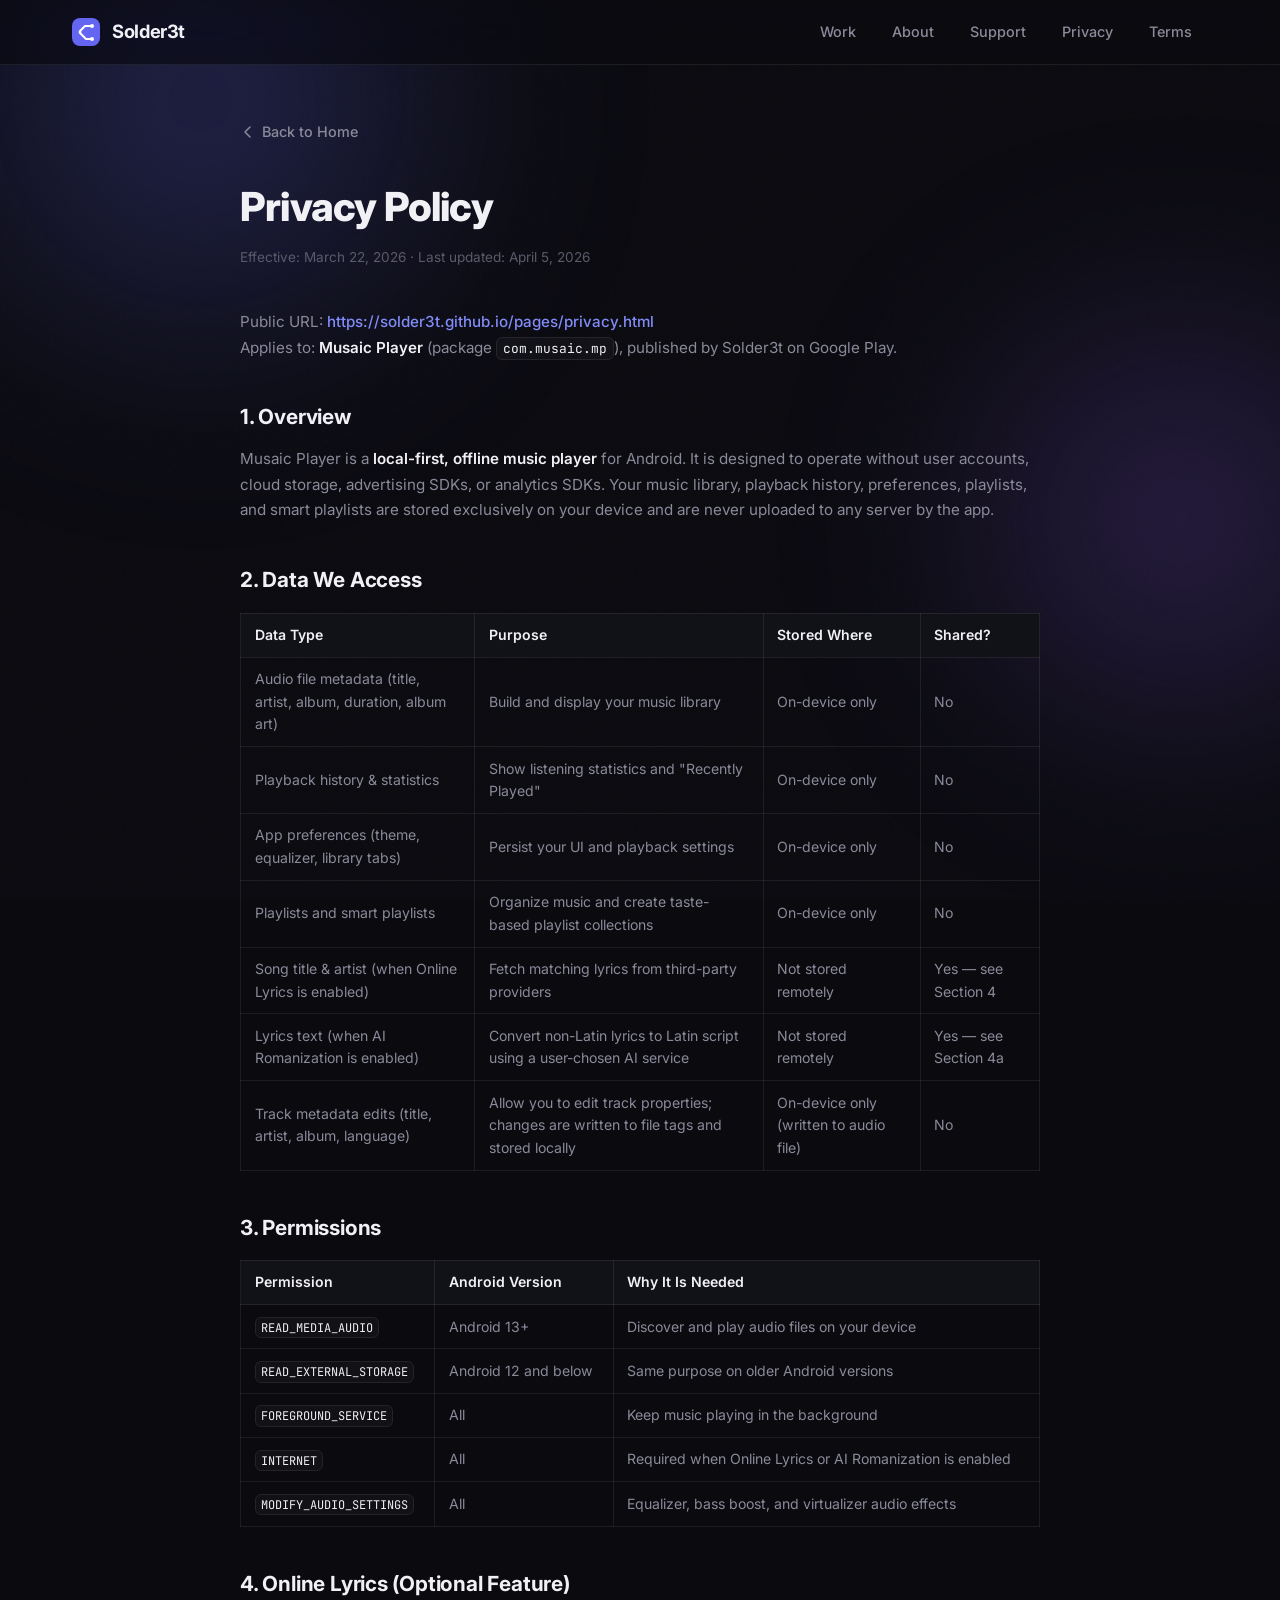
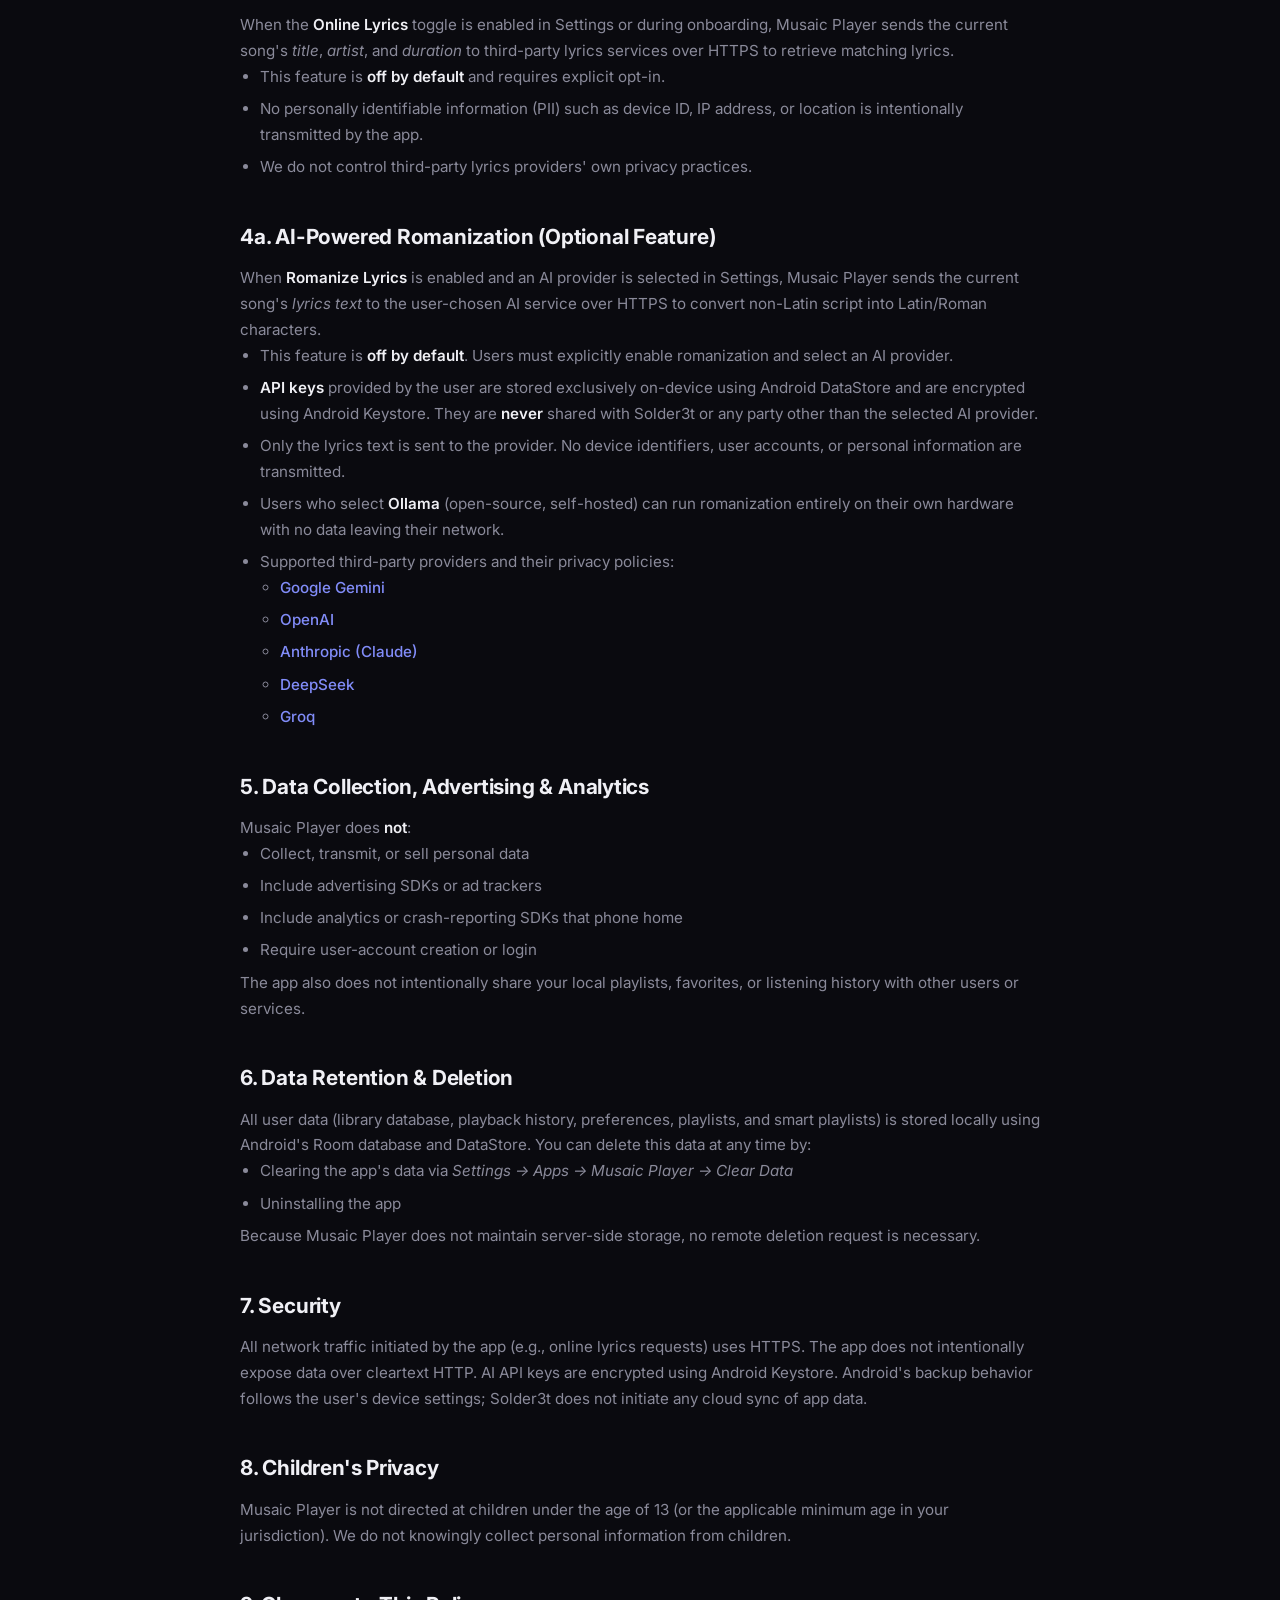
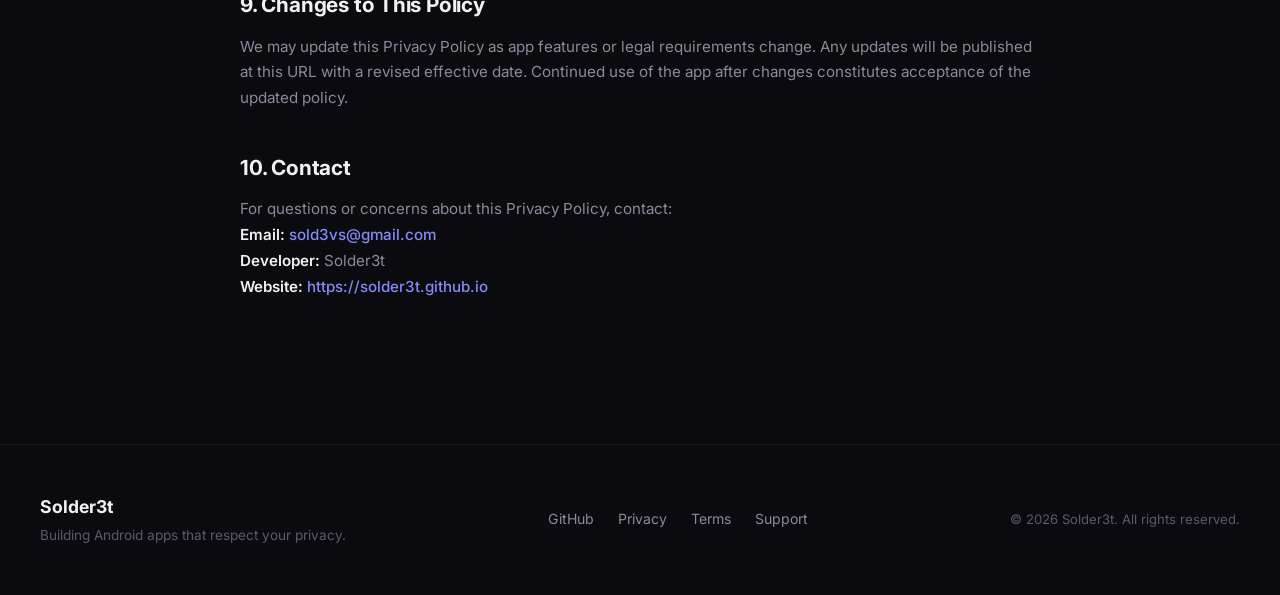
==== pages/privacy.html @ 3e39c2bf "design: update logo across all pages with the Circuit Connection design" ====
<!DOCTYPE html>
<html lang="en">
<head>
  <meta charset="UTF-8">
  <meta name="viewport" content="width=device-width, initial-scale=1.0">
  <meta name="description" content="Privacy Policy for Musaic Player — a local-first Android music player by Solder3t.">
  <meta name="theme-color" content="#0a0a0f">
  <title>Privacy Policy — Musaic Player | Solder3t</title>
  <link rel="preconnect" href="https://fonts.googleapis.com">
  <link rel="preconnect" href="https://fonts.gstatic.com" crossorigin>
  <link href="https://fonts.googleapis.com/css2?family=Inter:wght@400;500;600;700;800&family=JetBrains+Mono:wght@400;500&display=swap" rel="stylesheet">
  <link rel="stylesheet" href="../style.css">
  <style>
    .page-content {
      max-width: 800px;
      margin: 0 auto;
      padding: 120px 0 80px;
    }
    .page-back {
      display: inline-flex;
      align-items: center;
      gap: 0.4rem;
      color: var(--text-muted);
      text-decoration: none;
      font-size: 0.9rem;
      font-weight: 500;
      margin-bottom: 2rem;
      transition: color 0.2s ease;
    }
    .page-back:hover { color: var(--text); }
    .page-title {
      font-size: clamp(1.8rem, 4vw, 2.5rem);
      font-weight: 800;
      letter-spacing: -0.02em;
      margin-bottom: 0.5rem;
    }
    .page-meta {
      color: var(--text-dim);
      font-size: 0.85rem;
      margin-bottom: 2.5rem;
    }
    .page-body h2 {
      font-size: 1.3rem;
      font-weight: 700;
      margin-top: 2.5rem;
      margin-bottom: 0.75rem;
      letter-spacing: -0.01em;
    }
    .page-body p, .page-body li {
      color: var(--text-muted);
      line-height: 1.7;
      font-size: 0.95rem;
    }
    .page-body ul {
      padding-left: 1.25rem;
    }
    .page-body li {
      margin-bottom: 0.4rem;
    }
    .page-body a {
      color: var(--accent-light);
      text-decoration: none;
      font-weight: 500;
      transition: color 0.2s ease;
    }
    .page-body a:hover { color: var(--accent); }
    .page-body code {
      background: var(--bg-card);
      border: 1px solid var(--border);
      padding: 0.15em 0.45em;
      border-radius: 6px;
      font-family: var(--font-mono);
      font-size: 0.85em;
      color: var(--text);
    }
    .page-body table {
      width: 100%;
      border-collapse: collapse;
      margin: 1rem 0;
      font-size: 0.88rem;
    }
    .page-body th, .page-body td {
      text-align: left;
      padding: 0.65rem 0.85rem;
      border: 1px solid var(--border);
      color: var(--text-muted);
    }
    .page-body th {
      background: var(--bg-elevated);
      color: var(--text);
      font-weight: 600;
    }
    .page-body strong { color: var(--text); font-weight: 600; }
    @media (max-width: 600px) {
      .page-content { padding: 100px 0 60px; }
      .page-body table { font-size: 0.8rem; }
    }
  </style>
</head>
<body>
  <div class="mesh-bg" aria-hidden="true">
    <div class="mesh-orb mesh-orb--1"></div>
    <div class="mesh-orb mesh-orb--2"></div>
  </div>
  <div class="grain" aria-hidden="true"></div>

  <header class="header" id="header">
    <div class="header-inner">
      <a class="logo" href="../index.html" aria-label="Solder3t Home">
        <span class="logo-mark">
          <svg width="28" height="28" viewBox="0 0 28 28" fill="none"><rect width="28" height="28" rx="8" fill="url(#logoGrad)"/><path d="M 20 8 H 13 L 8 13 V 15 L 14 21 H 20" stroke="white" stroke-width="2" stroke-linecap="round" stroke-linejoin="round"/><circle cx="20" cy="8" r="2" fill="white"/><circle cx="8" cy="14" r="1.5" fill="white"/><circle cx="20" cy="21" r="2" fill="white"/><defs><linearGradient id="logoGrad" x1="0" y1="0" x2="28" y2="28"><stop stop-color="#6366f1"/><stop offset="1" stop-color="#8b5cf6"/></linearGradient></defs></svg>
        </span>
        <span class="logo-text">Solder3t</span>
      </a>
      <nav class="nav" aria-label="Primary">
        <a href="../index.html#work" class="nav-link">Work</a>
        <a href="../index.html#about" class="nav-link">About</a>
        <a href="support.html" class="nav-link">Support</a>
        <a href="privacy.html" class="nav-link">Privacy</a>
        <a href="terms.html" class="nav-link">Terms</a>
      </nav>
    </div>
  </header>

  <main class="page-content">
    <a class="page-back" href="../index.html">
      <svg width="16" height="16" viewBox="0 0 16 16" fill="none"><path d="M10 3L5 8l5 5" stroke="currentColor" stroke-width="1.5" stroke-linecap="round" stroke-linejoin="round"/></svg>
      Back to Home
    </a>
    <h1 class="page-title">Privacy Policy</h1>
    <p class="page-meta">Effective: March 22, 2026 · Last updated: April 5, 2026</p>

    <div class="page-body">
      <p>Public URL: <a href="https://solder3t.github.io/pages/privacy.html">https://solder3t.github.io/pages/privacy.html</a></p>
      <p>Applies to: <strong>Musaic Player</strong> (package <code>com.musaic.mp</code>), published by Solder3t on Google Play.</p>

      <h2>1. Overview</h2>
      <p>Musaic Player is a <strong>local-first, offline music player</strong> for Android. It is designed to operate without user accounts, cloud storage, advertising SDKs, or analytics SDKs. Your music library, playback history, preferences, playlists, and smart playlists are stored exclusively on your device and are never uploaded to any server by the app.</p>

      <h2>2. Data We Access</h2>
      <table>
        <thead><tr><th>Data Type</th><th>Purpose</th><th>Stored Where</th><th>Shared?</th></tr></thead>
        <tbody>
          <tr><td>Audio file metadata (title, artist, album, duration, album art)</td><td>Build and display your music library</td><td>On-device only</td><td>No</td></tr>
          <tr><td>Playback history & statistics</td><td>Show listening statistics and "Recently Played"</td><td>On-device only</td><td>No</td></tr>
          <tr><td>App preferences (theme, equalizer, library tabs)</td><td>Persist your UI and playback settings</td><td>On-device only</td><td>No</td></tr>
          <tr><td>Playlists and smart playlists</td><td>Organize music and create taste-based playlist collections</td><td>On-device only</td><td>No</td></tr>
          <tr><td>Song title & artist (when Online Lyrics is enabled)</td><td>Fetch matching lyrics from third-party providers</td><td>Not stored remotely</td><td>Yes — see Section 4</td></tr>
          <tr><td>Lyrics text (when AI Romanization is enabled)</td><td>Convert non-Latin lyrics to Latin script using a user-chosen AI service</td><td>Not stored remotely</td><td>Yes — see Section 4a</td></tr>
          <tr><td>Track metadata edits (title, artist, album, language)</td><td>Allow you to edit track properties; changes are written to file tags and stored locally</td><td>On-device only (written to audio file)</td><td>No</td></tr>
        </tbody>
      </table>

      <h2>3. Permissions</h2>
      <table>
        <thead><tr><th>Permission</th><th>Android Version</th><th>Why It Is Needed</th></tr></thead>
        <tbody>
          <tr><td><code>READ_MEDIA_AUDIO</code></td><td>Android 13+</td><td>Discover and play audio files on your device</td></tr>
          <tr><td><code>READ_EXTERNAL_STORAGE</code></td><td>Android 12 and below</td><td>Same purpose on older Android versions</td></tr>
          <tr><td><code>FOREGROUND_SERVICE</code></td><td>All</td><td>Keep music playing in the background</td></tr>
          <tr><td><code>INTERNET</code></td><td>All</td><td>Required when Online Lyrics or AI Romanization is enabled</td></tr>
          <tr><td><code>MODIFY_AUDIO_SETTINGS</code></td><td>All</td><td>Equalizer, bass boost, and virtualizer audio effects</td></tr>
        </tbody>
      </table>

      <h2 id="online-lyrics">4. Online Lyrics (Optional Feature)</h2>
      <p>When the <strong>Online Lyrics</strong> toggle is enabled in Settings or during onboarding, Musaic Player sends the current song's <em>title</em>, <em>artist</em>, and <em>duration</em> to third-party lyrics services over HTTPS to retrieve matching lyrics.</p>
      <ul>
        <li>This feature is <strong>off by default</strong> and requires explicit opt-in.</li>
        <li>No personally identifiable information (PII) such as device ID, IP address, or location is intentionally transmitted by the app.</li>
        <li>We do not control third-party lyrics providers' own privacy practices.</li>
      </ul>

      <h2 id="ai-romanization">4a. AI-Powered Romanization (Optional Feature)</h2>
      <p>When <strong>Romanize Lyrics</strong> is enabled and an AI provider is selected in Settings, Musaic Player sends the current song's <em>lyrics text</em> to the user-chosen AI service over HTTPS to convert non-Latin script into Latin/Roman characters.</p>
      <ul>
        <li>This feature is <strong>off by default</strong>. Users must explicitly enable romanization and select an AI provider.</li>
        <li><strong>API keys</strong> provided by the user are stored exclusively on-device using Android DataStore and are encrypted using Android Keystore. They are <strong>never</strong> shared with Solder3t or any party other than the selected AI provider.</li>
        <li>Only the lyrics text is sent to the provider. No device identifiers, user accounts, or personal information are transmitted.</li>
        <li>Users who select <strong>Ollama</strong> (open-source, self-hosted) can run romanization entirely on their own hardware with no data leaving their network.</li>
        <li>Supported third-party providers and their privacy policies:
          <ul>
            <li><a href="https://policies.google.com/privacy" target="_blank">Google Gemini</a></li>
            <li><a href="https://openai.com/policies/privacy-policy" target="_blank">OpenAI</a></li>
            <li><a href="https://www.anthropic.com/privacy" target="_blank">Anthropic (Claude)</a></li>
            <li><a href="https://www.deepseek.com/privacy" target="_blank">DeepSeek</a></li>
            <li><a href="https://groq.com/privacy-policy/" target="_blank">Groq</a></li>
          </ul>
        </li>
      </ul>

      <h2>5. Data Collection, Advertising & Analytics</h2>
      <p>Musaic Player does <strong>not</strong>:</p>
      <ul>
        <li>Collect, transmit, or sell personal data</li>
        <li>Include advertising SDKs or ad trackers</li>
        <li>Include analytics or crash-reporting SDKs that phone home</li>
        <li>Require user-account creation or login</li>
      </ul>
      <p>The app also does not intentionally share your local playlists, favorites, or listening history with other users or services.</p>

      <h2>6. Data Retention & Deletion</h2>
      <p>All user data (library database, playback history, preferences, playlists, and smart playlists) is stored locally using Android's Room database and DataStore. You can delete this data at any time by:</p>
      <ul>
        <li>Clearing the app's data via <em>Settings → Apps → Musaic Player → Clear Data</em></li>
        <li>Uninstalling the app</li>
      </ul>
      <p>Because Musaic Player does not maintain server-side storage, no remote deletion request is necessary.</p>

      <h2>7. Security</h2>
      <p>All network traffic initiated by the app (e.g., online lyrics requests) uses HTTPS. The app does not intentionally expose data over cleartext HTTP. AI API keys are encrypted using Android Keystore. Android's backup behavior follows the user's device settings; Solder3t does not initiate any cloud sync of app data.</p>

      <h2>8. Children's Privacy</h2>
      <p>Musaic Player is not directed at children under the age of 13 (or the applicable minimum age in your jurisdiction). We do not knowingly collect personal information from children.</p>

      <h2>9. Changes to This Policy</h2>
      <p>We may update this Privacy Policy as app features or legal requirements change. Any updates will be published at this URL with a revised effective date. Continued use of the app after changes constitutes acceptance of the updated policy.</p>

      <h2>10. Contact</h2>
      <p>For questions or concerns about this Privacy Policy, contact:<br>
        <strong>Email:</strong> <a href="mailto:sold3vs@gmail.com">sold3vs@gmail.com</a><br>
        <strong>Developer:</strong> Solder3t<br>
        <strong>Website:</strong> <a href="https://solder3t.github.io">https://solder3t.github.io</a>
      </p>
    </div>
  </main>

  <footer class="footer">
    <div class="footer-inner">
      <div class="footer-brand">
        <span class="footer-logo">Solder3t</span>
        <p class="footer-tagline">Building Android apps that respect your privacy.</p>
      </div>
      <div class="footer-links">
        <a href="https://github.com/solder3t" target="_blank" rel="noreferrer">GitHub</a>
        <a href="privacy.html">Privacy</a>
        <a href="terms.html">Terms</a>
        <a href="support.html">Support</a>
      </div>
      <p class="footer-copy">&copy; <span id="year"></span> Solder3t. All rights reserved.</p>
    </div>
  </footer>
  <script src="../script.js"></script>
</body>
</html>
---- style.css ----
/* ═══════════════════════════════════════
   Solder3t — Modern Portfolio Styles
   ═══════════════════════════════════════ */

:root {
  --bg: #0a0a0f;
  --bg-elevated: #111118;
  --bg-card: rgba(255, 255, 255, 0.03);
  --bg-card-hover: rgba(255, 255, 255, 0.06);
  --border: rgba(255, 255, 255, 0.08);
  --border-hover: rgba(255, 255, 255, 0.15);
  --text: #f0f0f5;
  --text-muted: #8a8a9a;
  --text-dim: #5a5a6a;
  --accent: #6366f1;
  --accent-light: #818cf8;
  --accent-glow: rgba(99, 102, 241, 0.3);
  --gradient-1: #6366f1;
  --gradient-2: #8b5cf6;
  --gradient-3: #a78bfa;
  --radius-sm: 8px;
  --radius-md: 14px;
  --radius-lg: 20px;
  --radius-xl: 28px;
  --font-sans: "Inter", -apple-system, BlinkMacSystemFont, sans-serif;
  --font-mono: "JetBrains Mono", monospace;
  --ease-out-expo: cubic-bezier(0.16, 1, 0.3, 1);
  --ease-spring: cubic-bezier(0.34, 1.56, 0.64, 1);
}

*, *::before, *::after {
  box-sizing: border-box;
  margin: 0;
  padding: 0;
}

html {
  scroll-behavior: smooth;
  -webkit-font-smoothing: antialiased;
  -moz-osx-font-smoothing: grayscale;
}

body {
  font-family: var(--font-sans);
  color: var(--text);
  background: var(--bg);
  line-height: 1.6;
  overflow-x: hidden;
  min-height: 100vh;
}

/* ── Mesh Gradient Background ── */
.mesh-bg {
  position: fixed;
  inset: 0;
  z-index: -2;
  overflow: hidden;
}

.mesh-orb {
  position: absolute;
  border-radius: 50%;
  filter: blur(120px);
  opacity: 0.4;
  animation: orbFloat 20s ease-in-out infinite;
}

.mesh-orb--1 {
  width: 600px;
  height: 600px;
  background: radial-gradient(circle, var(--gradient-1), transparent 70%);
  top: -200px;
  left: -100px;
  animation-delay: 0s;
}

.mesh-orb--2 {
  width: 500px;
  height: 500px;
  background: radial-gradient(circle, var(--gradient-2), transparent 70%);
  top: 30%;
  right: -150px;
  animation-delay: -5s;
  animation-duration: 25s;
}

.mesh-orb--3 {
  width: 400px;
  height: 400px;
  background: radial-gradient(circle, var(--gradient-3), transparent 70%);
  bottom: -100px;
  left: 30%;
  animation-delay: -10s;
  animation-duration: 22s;
}

.mesh-orb--4 {
  width: 350px;
  height: 350px;
  background: radial-gradient(circle, #06b6d4, transparent 70%);
  top: 60%;
  left: -100px;
  animation-delay: -15s;
  animation-duration: 28s;
  opacity: 0.2;
}

@keyframes orbFloat {
  0%, 100% { transform: translate(0, 0) scale(1); }
  25% { transform: translate(80px, -60px) scale(1.1); }
  50% { transform: translate(-40px, 80px) scale(0.9); }
  75% { transform: translate(60px, 40px) scale(1.05); }
}

/* ── Grain Overlay ── */
.grain {
  position: fixed;
  inset: 0;
  z-index: -1;
  opacity: 0.03;
  pointer-events: none;
  background-image: url("data:image/svg+xml,%3Csvg viewBox='0 0 256 256' xmlns='http://www.w3.org/2000/svg'%3E%3Cfilter id='noise'%3E%3CfeTurbulence type='fractalNoise' baseFrequency='0.9' numOctaves='4' stitchTiles='stitch'/%3E%3C/filter%3E%3Crect width='100%25' height='100%25' filter='url(%23noise)'/%3E%3C/svg%3E");
  background-repeat: repeat;
  background-size: 256px 256px;
}

/* ── Cursor Glow ── */
.cursor-glow {
  position: fixed;
  width: 600px;
  height: 600px;
  border-radius: 50%;
  background: radial-gradient(circle, var(--accent-glow), transparent 70%);
  pointer-events: none;
  z-index: -1;
  opacity: 0;
  transform: translate(-50%, -50%);
  transition: opacity 0.4s ease;
  mix-blend-mode: screen;
}

.cursor-glow.active {
  opacity: 1;
}

/* ── Header ── */
.header {
  position: fixed;
  top: 0;
  left: 0;
  right: 0;
  z-index: 100;
  backdrop-filter: blur(20px) saturate(180%);
  -webkit-backdrop-filter: blur(20px) saturate(180%);
  background: rgba(10, 10, 15, 0.7);
  border-bottom: 1px solid var(--border);
  transition: transform 0.4s var(--ease-out-expo), background 0.3s ease;
}

.header.hidden {
  transform: translateY(-100%);
}

.header-inner {
  max-width: 1200px;
  margin: 0 auto;
  padding: 0 2rem;
  height: 64px;
  display: flex;
  align-items: center;
  justify-content: space-between;
}

.logo {
  display: flex;
  align-items: center;
  gap: 0.75rem;
  text-decoration: none;
  color: var(--text);
}

.logo-mark {
  display: flex;
  align-items: center;
  justify-content: center;
}

.logo-text {
  font-weight: 700;
  font-size: 1.15rem;
  letter-spacing: -0.02em;
}

.nav {
  display: flex;
  align-items: center;
  gap: 0.25rem;
}

.nav-link {
  text-decoration: none;
  color: var(--text-muted);
  font-size: 0.9rem;
  font-weight: 500;
  padding: 0.5rem 1rem;
  border-radius: 999px;
  transition: color 0.2s ease, background 0.2s ease;
}

.nav-link:hover {
  color: var(--text);
  background: rgba(255, 255, 255, 0.06);
}

/* Mobile nav toggle */
.nav-toggle {
  display: none;
  flex-direction: column;
  gap: 5px;
  background: none;
  border: none;
  cursor: pointer;
  padding: 8px;
}

.nav-toggle-line {
  width: 22px;
  height: 2px;
  background: var(--text);
  border-radius: 2px;
  transition: transform 0.3s var(--ease-out-expo), opacity 0.2s ease;
}

.nav-toggle[aria-expanded="true"] .nav-toggle-line:nth-child(1) {
  transform: translateY(7px) rotate(45deg);
}

.nav-toggle[aria-expanded="true"] .nav-toggle-line:nth-child(2) {
  opacity: 0;
}

.nav-toggle[aria-expanded="true"] .nav-toggle-line:nth-child(3) {
  transform: translateY(-7px) rotate(-45deg);
}

/* Mobile menu */
.mobile-menu {
  display: none;
  position: fixed;
  top: 64px;
  left: 0;
  right: 0;
  bottom: 0;
  background: rgba(10, 10, 15, 0.95);
  backdrop-filter: blur(20px);
  z-index: 99;
  flex-direction: column;
  padding: 2rem;
  gap: 0.5rem;
  opacity: 0;
  transform: translateY(-20px);
  transition: opacity 0.3s ease, transform 0.3s var(--ease-out-expo);
  pointer-events: none;
}

.mobile-menu.open {
  display: flex;
  opacity: 1;
  transform: translateY(0);
  pointer-events: all;
}

.mobile-menu-link {
  text-decoration: none;
  color: var(--text);
  font-size: 1.5rem;
  font-weight: 600;
  padding: 1rem 0;
  border-bottom: 1px solid var(--border);
  transition: color 0.2s ease;
}

.mobile-menu-link:hover {
  color: var(--accent-light);
}

/* ── Main Content ── */
main {
  max-width: 1200px;
  margin: 0 auto;
  padding: 0 2rem;
}

/* ── Hero ── */
.hero {
  padding-top: 160px;
  padding-bottom: 100px;
  text-align: center;
}

.hero-badge {
  display: inline-flex;
  align-items: center;
  gap: 0.5rem;
  padding: 0.4rem 1rem;
  border-radius: 999px;
  border: 1px solid var(--border);
  background: var(--bg-card);
  font-size: 0.82rem;
  font-weight: 500;
  color: var(--text-muted);
  margin-bottom: 2rem;
  animation: fadeInUp 0.8s var(--ease-out-expo) both;
}

.hero-badge-dot {
  width: 6px;
  height: 6px;
  border-radius: 50%;
  background: #22c55e;
  animation: pulse 2s ease-in-out infinite;
}

@keyframes pulse {
  0%, 100% { opacity: 1; transform: scale(1); }
  50% { opacity: 0.5; transform: scale(1.3); }
}

.hero-title {
  font-size: clamp(2.5rem, 7vw, 5rem);
  font-weight: 800;
  line-height: 1.05;
  letter-spacing: -0.03em;
  margin-bottom: 1.5rem;
  animation: fadeInUp 0.8s var(--ease-out-expo) 0.1s both;
}

.hero-title-line {
  display: block;
}

.hero-title-line--accent {
  background: linear-gradient(135deg, var(--gradient-1), var(--gradient-2), var(--gradient-3));
  -webkit-background-clip: text;
  -webkit-text-fill-color: transparent;
  background-clip: text;
}

.hero-subtitle {
  max-width: 600px;
  margin: 0 auto 2.5rem;
  font-size: 1.15rem;
  color: var(--text-muted);
  line-height: 1.7;
  animation: fadeInUp 0.8s var(--ease-out-expo) 0.2s both;
}

.hero-ctas {
  display: flex;
  align-items: center;
  justify-content: center;
  gap: 1rem;
  flex-wrap: wrap;
  margin-bottom: 4rem;
  animation: fadeInUp 0.8s var(--ease-out-expo) 0.3s both;
}

/* ── Buttons ── */
.btn {
  display: inline-flex;
  align-items: center;
  gap: 0.5rem;
  padding: 0.8rem 1.5rem;
  border-radius: 999px;
  font-weight: 600;
  font-size: 0.95rem;
  text-decoration: none;
  transition: transform 0.3s var(--ease-spring), box-shadow 0.3s ease, background 0.2s ease;
  cursor: pointer;
  border: none;
}

.btn:hover {
  transform: translateY(-2px);
}

.btn:active {
  transform: translateY(0);
}

.btn--primary {
  background: linear-gradient(135deg, var(--gradient-1), var(--gradient-2));
  color: white;
  box-shadow: 0 8px 32px var(--accent-glow);
}

.btn--primary:hover {
  box-shadow: 0 12px 40px rgba(99, 102, 241, 0.45);
}

.btn--ghost {
  background: var(--bg-card);
  color: var(--text);
  border: 1px solid var(--border);
}

.btn--ghost:hover {
  background: var(--bg-card-hover);
  border-color: var(--border-hover);
}

/* ── Hero Stats ── */
.hero-stats {
  display: flex;
  align-items: center;
  justify-content: center;
  gap: 2rem;
  animation: fadeInUp 0.8s var(--ease-out-expo) 0.4s both;
}

.stat {
  text-align: center;
}

.stat-value {
  display: block;
  font-size: 1.5rem;
  font-weight: 700;
  letter-spacing: -0.02em;
}

.stat-label {
  font-size: 0.82rem;
  color: var(--text-dim);
  margin-top: 0.25rem;
}

.stat-divider {
  width: 1px;
  height: 40px;
  background: var(--border);
}

/* ── Sections ── */
.section {
  padding: 80px 0;
}

.section-header {
  margin-bottom: 3rem;
}

.section-tag {
  font-family: var(--font-mono);
  font-size: 0.78rem;
  letter-spacing: 0.08em;
  text-transform: uppercase;
  color: var(--accent-light);
  font-weight: 500;
}

.section-header h2 {
  font-size: clamp(1.8rem, 4vw, 2.5rem);
  font-weight: 800;
  letter-spacing: -0.02em;
  margin-top: 0.5rem;
}

/* ── App Grid ── */
.app-grid {
  display: grid;
  grid-template-columns: repeat(auto-fit, minmax(320px, 1fr));
  gap: 1.5rem;
}

.app-card {
  background: var(--bg-card);
  border: 1px solid var(--border);
  border-radius: var(--radius-lg);
  padding: 2rem;
  transition: transform 0.4s var(--ease-out-expo), border-color 0.3s ease, box-shadow 0.3s ease;
  position: relative;
  overflow: hidden;
}

.app-card::before {
  content: '';
  position: absolute;
  inset: 0;
  border-radius: var(--radius-lg);
  background: linear-gradient(135deg, var(--accent-glow), transparent 60%);
  opacity: 0;
  transition: opacity 0.4s ease;
  pointer-events: none;
}

.app-card:hover {
  transform: translateY(-4px);
  border-color: var(--border-hover);
  box-shadow: 0 20px 60px rgba(0, 0, 0, 0.3);
}

.app-card:hover::before {
  opacity: 1;
}

.app-card-meta {
  font-family: var(--font-mono);
  font-size: 0.75rem;
  color: var(--accent-light);
  text-transform: uppercase;
  letter-spacing: 0.06em;
  margin-bottom: 0.75rem;
}

.app-card h3 {
  font-size: 1.35rem;
  font-weight: 700;
  margin-bottom: 0.5rem;
}

.app-card p {
  color: var(--text-muted);
  font-size: 0.95rem;
  line-height: 1.6;
  margin-bottom: 1rem;
}

.app-card-package {
  font-family: var(--font-mono);
  font-size: 0.78rem;
  color: var(--text-dim);
  margin-bottom: 1.25rem;
}

.app-card-status {
  display: inline-flex;
  align-items: center;
  gap: 0.4rem;
  padding: 0.3rem 0.8rem;
  border-radius: 999px;
  font-size: 0.78rem;
  font-weight: 500;
  margin-bottom: 1.25rem;
}

.app-card-status--rc {
  background: rgba(234, 179, 8, 0.1);
  color: #eab308;
  border: 1px solid rgba(234, 179, 8, 0.2);
}

.app-card-status--live {
  background: rgba(34, 197, 94, 0.1);
  color: #22c55e;
  border: 1px solid rgba(34, 197, 94, 0.2);
}

.app-card-actions {
  display: flex;
  gap: 0.75rem;
  flex-wrap: wrap;
}

.app-card-actions .btn {
  padding: 0.6rem 1.2rem;
  font-size: 0.85rem;
}

.btn--disabled {
  background: var(--bg-card);
  color: var(--text-dim);
  border: 1px solid var(--border);
  cursor: not-allowed;
  pointer-events: none;
}

/* ── Project Grid ── */
.project-grid {
  display: grid;
  grid-template-columns: repeat(auto-fill, minmax(280px, 1fr));
  gap: 1rem;
}

.project-card {
  background: var(--bg-card);
  border: 1px solid var(--border);
  border-radius: var(--radius-md);
  padding: 1.5rem;
  transition: transform 0.3s var(--ease-out-expo), border-color 0.3s ease;
}

.project-card:hover {
  transform: translateY(-2px);
  border-color: var(--border-hover);
}

.project-card h3 {
  font-size: 1.05rem;
  font-weight: 600;
  margin-bottom: 0.5rem;
}

.project-card p {
  color: var(--text-muted);
  font-size: 0.88rem;
  line-height: 1.5;
  margin-bottom: 1rem;
}

.project-card a {
  color: var(--accent-light);
  font-size: 0.85rem;
  font-weight: 600;
  text-decoration: none;
  display: inline-flex;
  align-items: center;
  gap: 0.3rem;
  transition: gap 0.2s ease;
}

.project-card a:hover {
  gap: 0.5rem;
}

/* ── About Section ── */
.about-content {
  display: grid;
  grid-template-columns: 1fr 1fr;
  gap: 3rem;
  align-items: start;
}

.about-text p {
  color: var(--text-muted);
  font-size: 1.05rem;
  line-height: 1.7;
  margin-bottom: 1rem;
}

.about-values {
  display: flex;
  flex-direction: column;
  gap: 1rem;
}

.value-card {
  background: var(--bg-card);
  border: 1px solid var(--border);
  border-radius: var(--radius-md);
  padding: 1.5rem;
  transition: border-color 0.3s ease;
}

.value-card:hover {
  border-color: var(--border-hover);
}

.value-icon {
  color: var(--accent-light);
  margin-bottom: 0.75rem;
}

.value-card h3 {
  font-size: 1rem;
  font-weight: 600;
  margin-bottom: 0.4rem;
}

.value-card p {
  color: var(--text-muted);
  font-size: 0.88rem;
  line-height: 1.5;
}

/* ── Support Section ── */
.support-cards {
  display: grid;
  grid-template-columns: repeat(auto-fit, minmax(300px, 1fr));
  gap: 1.5rem;
}

.support-card {
  background: var(--bg-card);
  border: 1px solid var(--border);
  border-radius: var(--radius-lg);
  padding: 2rem;
  transition: border-color 0.3s ease;
}

.support-card:hover {
  border-color: var(--border-hover);
}

.support-card-icon {
  color: var(--accent-light);
  margin-bottom: 1rem;
}

.support-card h3 {
  font-size: 1.15rem;
  font-weight: 600;
  margin-bottom: 0.5rem;
}

.support-card p {
  color: var(--text-muted);
  font-size: 0.92rem;
  margin-bottom: 0.75rem;
}

.support-link {
  color: var(--accent-light);
  font-weight: 600;
  text-decoration: none;
  transition: color 0.2s ease;
}

.support-link:hover {
  color: var(--accent);
}

.policy-links {
  display: flex;
  flex-direction: column;
  gap: 0.5rem;
}

.policy-link {
  color: var(--text);
  font-size: 0.88rem;
  text-decoration: none;
  padding: 0.5rem 0.75rem;
  border-radius: var(--radius-sm);
  background: var(--bg-elevated);
  border: 1px solid var(--border);
  transition: border-color 0.2s ease, background 0.2s ease;
}

.policy-link:hover {
  border-color: var(--border-hover);
  background: var(--bg-card-hover);
}

/* ── Footer ── */
.footer {
  border-top: 1px solid var(--border);
  padding: 3rem 2rem;
  margin-top: 4rem;
}

.footer-inner {
  max-width: 1200px;
  margin: 0 auto;
  display: flex;
  align-items: center;
  justify-content: space-between;
  flex-wrap: wrap;
  gap: 1.5rem;
}

.footer-logo {
  font-weight: 700;
  font-size: 1.1rem;
}

.footer-tagline {
  color: var(--text-dim);
  font-size: 0.85rem;
  margin-top: 0.25rem;
}

.footer-links {
  display: flex;
  gap: 1.5rem;
}

.footer-links a {
  color: var(--text-muted);
  text-decoration: none;
  font-size: 0.88rem;
  transition: color 0.2s ease;
}

.footer-links a:hover {
  color: var(--text);
}

.footer-copy {
  color: var(--text-dim);
  font-size: 0.82rem;
}

/* ── Reveal Animation ── */
[data-reveal] {
  opacity: 0;
  transform: translateY(30px);
  transition: opacity 0.8s var(--ease-out-expo), transform 0.8s var(--ease-out-expo);
}

[data-reveal].revealed {
  opacity: 1;
  transform: translateY(0);
}

/* Stagger children */
[data-reveal] .app-card,
[data-reveal] .project-card,
[data-reveal] .value-card,
[data-reveal] .support-card {
  opacity: 0;
  transform: translateY(20px);
  transition: opacity 0.6s var(--ease-out-expo), transform 0.6s var(--ease-out-expo);
}

[data-reveal].revealed .app-card,
[data-reveal].revealed .project-card,
[data-reveal].revealed .value-card,
[data-reveal].revealed .support-card {
  opacity: 1;
  transform: translateY(0);
}

[data-reveal].revealed .app-card:nth-child(1),
[data-reveal].revealed .project-card:nth-child(1),
[data-reveal].revealed .value-card:nth-child(1),
[data-reveal].revealed .support-card:nth-child(1) { transition-delay: 0.1s; }

[data-reveal].revealed .app-card:nth-child(2),
[data-reveal].revealed .project-card:nth-child(2),
[data-reveal].revealed .value-card:nth-child(2),
[data-reveal].revealed .support-card:nth-child(2) { transition-delay: 0.2s; }

[data-reveal].revealed .app-card:nth-child(3),
[data-reveal].revealed .project-card:nth-child(3),
[data-reveal].revealed .value-card:nth-child(3) { transition-delay: 0.3s; }

[data-reveal].revealed .project-card:nth-child(4) { transition-delay: 0.4s; }
[data-reveal].revealed .project-card:nth-child(5) { transition-delay: 0.5s; }
[data-reveal].revealed .project-card:nth-child(6) { transition-delay: 0.6s; }

/* ── Keyframes ── */
@keyframes fadeInUp {
  from {
    opacity: 0;
    transform: translateY(24px);
  }
  to {
    opacity: 1;
    transform: translateY(0);
  }
}

/* ── Responsive ── */
@media (max-width: 768px) {
  .header-inner {
    padding: 0 1.25rem;
  }

  .nav {
    display: none;
  }

  .nav-toggle {
    display: flex;
  }

  main {
    padding: 0 1.25rem;
  }

  .hero {
    padding-top: 120px;
    padding-bottom: 60px;
  }

  .hero-title {
    font-size: clamp(2rem, 10vw, 3rem);
  }

  .hero-subtitle {
    font-size: 1rem;
  }

  .hero-stats {
    gap: 1.25rem;
  }

  .stat-value {
    font-size: 1.2rem;
  }

  .section {
    padding: 60px 0;
  }

  .about-content {
    grid-template-columns: 1fr;
    gap: 2rem;
  }

  .app-grid {
    grid-template-columns: 1fr;
  }

  .project-grid {
    grid-template-columns: 1fr;
  }

  .footer-inner {
    flex-direction: column;
    text-align: center;
  }

  .footer-links {
    justify-content: center;
  }

  .cursor-glow {
    display: none;
  }
}

@media (max-width: 480px) {
  .hero-stats {
    flex-direction: column;
    gap: 1rem;
  }

  .stat-divider {
    width: 40px;
    height: 1px;
  }

  .hero-ctas {
    flex-direction: column;
  }

  .hero-ctas .btn {
    width: 100%;
    justify-content: center;
  }
}

/* ── Terminal Widget ── */
.terminal-widget {
  background: #0d0d12;
  border: 1px solid var(--border);
  border-radius: var(--radius-md);
  box-shadow: 0 20px 40px rgba(0, 0, 0, 0.4), inset 0 1px 0 rgba(255, 255, 255, 0.05);
  max-width: 600px;
  margin: 3.5rem auto 0;
  text-align: left;
  overflow: hidden;
  font-family: var(--font-mono);
  animation: fadeInUp 0.8s var(--ease-out-expo) 0.5s both;
}

.terminal-header {
  background: rgba(255, 255, 255, 0.02);
  border-bottom: 1px solid var(--border);
  padding: 0.75rem 1.25rem;
  display: flex;
  align-items: center;
}

.terminal-dots {
  display: flex;
  align-items: center;
  gap: 0.5rem;
}

.terminal-dot {
  width: 10px;
  height: 10px;
  border-radius: 50%;
}

.terminal-dot--red { background: #ef4444; }
.terminal-dot--yellow { background: #eab308; }
.terminal-dot--green { background: #22c55e; }

.terminal-tabs {
  display: flex;
  gap: 0.35rem;
  margin-left: 1.5rem;
}

.terminal-tab {
  background: transparent;
  border: 1px solid transparent;
  color: var(--text-dim);
  font-family: var(--font-mono);
  font-size: 0.75rem;
  font-weight: 500;
  padding: 0.2rem 0.6rem;
  border-radius: var(--radius-sm);
  cursor: pointer;
  transition: all 0.2s ease;
  outline: none;
}

.terminal-tab:hover {
  color: var(--text);
  background: rgba(255, 255, 255, 0.04);
}

.terminal-tab.active {
  color: var(--accent-light);
  background: rgba(99, 102, 241, 0.1);
  border-color: rgba(99, 102, 241, 0.2);
}

.terminal-tab:focus-visible {
  outline: 2px solid var(--accent-light);
  outline-offset: 2px;
}

.terminal-body {
  padding: 1.5rem;
  font-size: 0.88rem;
  line-height: 1.6;
}

.terminal-body.switching .terminal-command,
.terminal-body.switching .terminal-comment-line {
  opacity: 0;
}

.terminal-prompt-line {
  margin-bottom: 0.75rem;
}

.terminal-prompt {
  color: var(--accent-light);
  user-select: none;
  font-weight: 600;
}

.terminal-comment-line {
  color: var(--text-dim);
  user-select: none;
  transition: opacity 0.15s ease;
}

.terminal-command-container {
  display: flex;
  align-items: center;
  justify-content: space-between;
  background: rgba(255, 255, 255, 0.02);
  padding: 0.85rem 1.25rem;
  border-radius: var(--radius-sm);
  border: 1px solid var(--border);
}

.terminal-command {
  color: var(--text);
  margin-right: 1rem;
  word-break: break-all;
  font-size: 0.9rem;
  transition: opacity 0.15s ease;
}

.terminal-copy-btn {
  background: none;
  border: none;
  color: var(--text-muted);
  cursor: pointer;
  padding: 0.5rem;
  border-radius: 8px;
  display: flex;
  align-items: center;
  justify-content: center;
  transition: all 0.2s ease;
  flex-shrink: 0;
}

.terminal-copy-btn:hover {
  background: rgba(255, 255, 255, 0.08);
  color: var(--text);
}

.terminal-copy-btn.copied {
  color: #22c55e;
  background: rgba(34, 197, 94, 0.1);
}

/* ── Clipboard Toast ── */
.toast {
  position: fixed;
  bottom: 2rem;
  right: 2rem;
  background: #10b981;
  color: white;
  padding: 0.85rem 1.5rem;
  border-radius: var(--radius-sm);
  font-size: 0.9rem;
  font-weight: 600;
  box-shadow: 0 10px 30px rgba(16, 185, 129, 0.3);
  z-index: 1000;
  transform: translateY(150%) scale(0.9);
  opacity: 0;
  pointer-events: none;
  transition: transform 0.4s var(--ease-out-expo), opacity 0.4s ease;
}

.toast.show {
  transform: translateY(0) scale(1);
  opacity: 1;
}

@media (max-width: 768px) {
  .terminal-widget {
    margin-left: 0.5rem;
    margin-right: 0.5rem;
  }
}
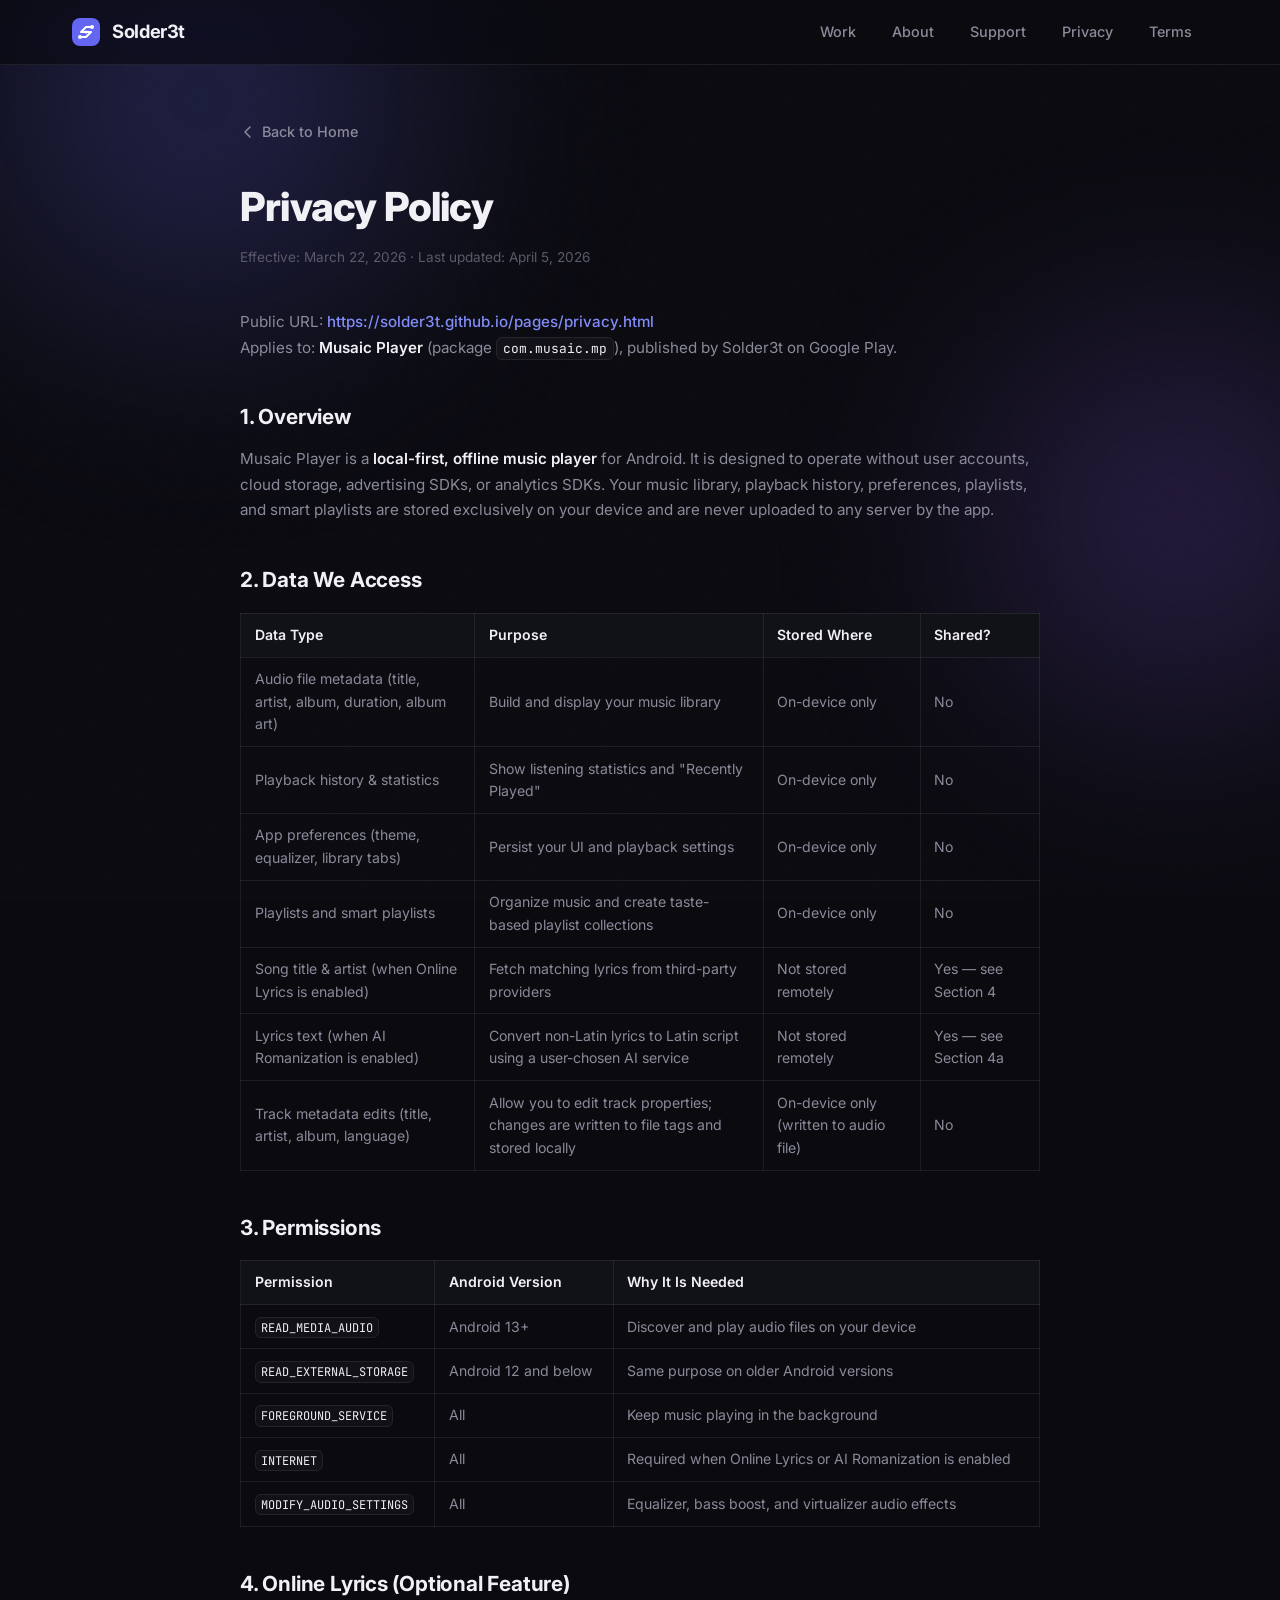
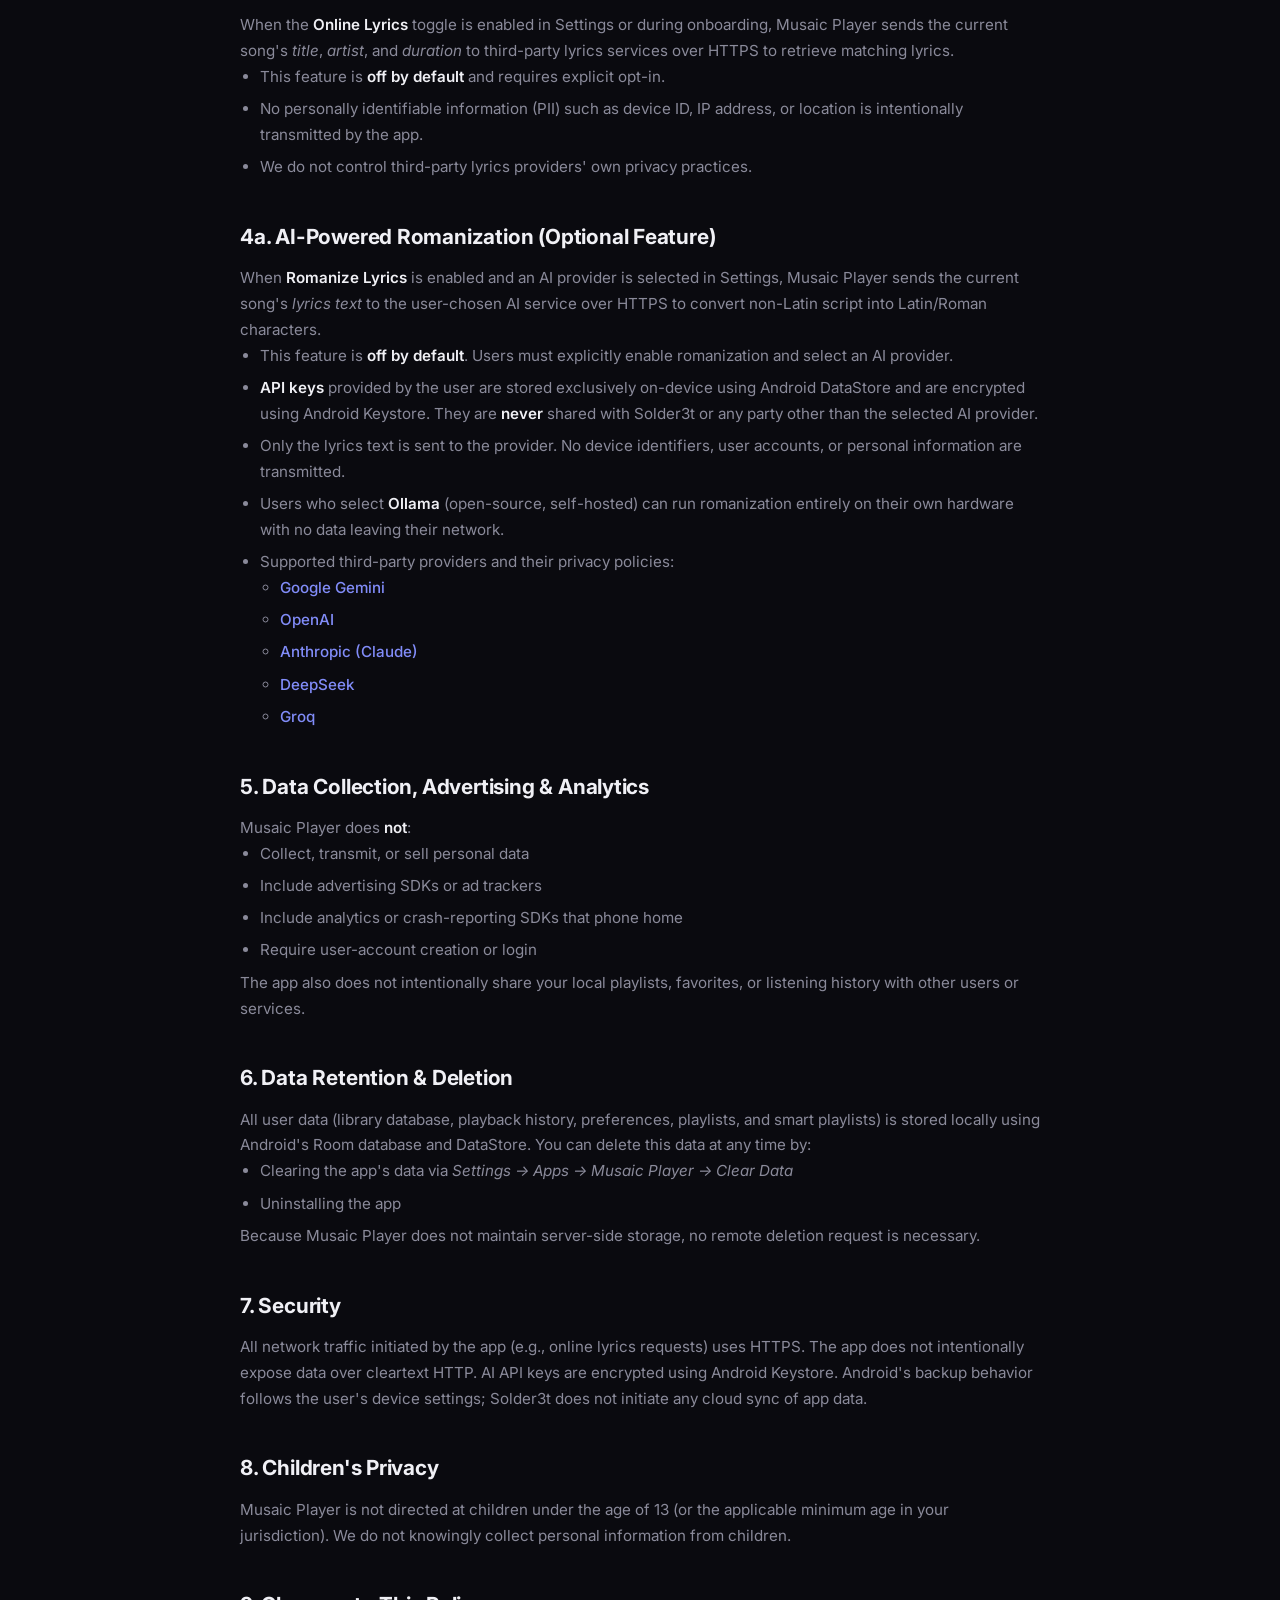
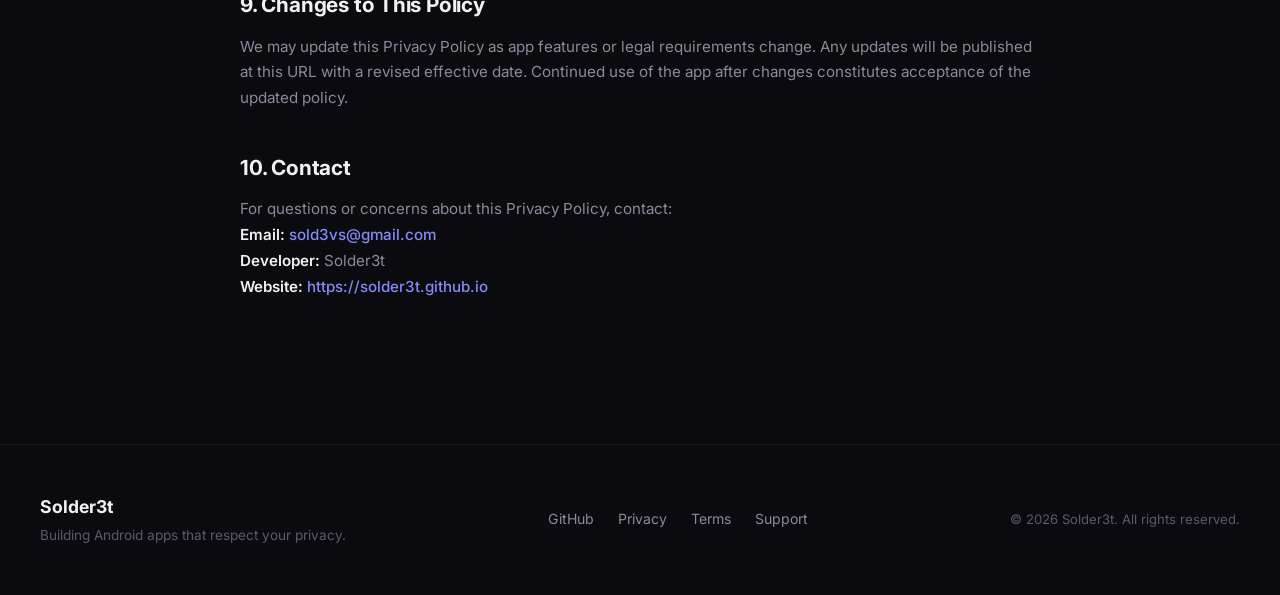
==== commit 42c37dc6: "fix: correct logo path to draw a proper S shape rather than a C shape" ====
--- a/pages/privacy.html
+++ b/pages/privacy.html
@@ -108,7 +108,7 @@
     <div class="header-inner">
       <a class="logo" href="../index.html" aria-label="Solder3t Home">
         <span class="logo-mark">
-          <svg width="28" height="28" viewBox="0 0 28 28" fill="none"><rect width="28" height="28" rx="8" fill="url(#logoGrad)"/><path d="M 20 8 H 13 L 8 13 V 15 L 14 21 H 20" stroke="white" stroke-width="2" stroke-linecap="round" stroke-linejoin="round"/><circle cx="20" cy="8" r="2" fill="white"/><circle cx="8" cy="14" r="1.5" fill="white"/><circle cx="20" cy="21" r="2" fill="white"/><defs><linearGradient id="logoGrad" x1="0" y1="0" x2="28" y2="28"><stop stop-color="#6366f1"/><stop offset="1" stop-color="#8b5cf6"/></linearGradient></defs></svg>
+          <svg width="28" height="28" viewBox="0 0 28 28" fill="none"><rect width="28" height="28" rx="8" fill="url(#logoGrad)"/><path d="M 20 9 H 14 L 9 14 H 19 L 14 19 H 8" stroke="white" stroke-width="2" stroke-linecap="round" stroke-linejoin="round"/><circle cx="20" cy="9" r="2" fill="white"/><circle cx="14" cy="14" r="1.5" fill="white"/><circle cx="8" cy="19" r="2" fill="white"/><defs><linearGradient id="logoGrad" x1="0" y1="0" x2="28" y2="28"><stop stop-color="#6366f1"/><stop offset="1" stop-color="#8b5cf6"/></linearGradient></defs></svg>
         </span>
         <span class="logo-text">Solder3t</span>
       </a>
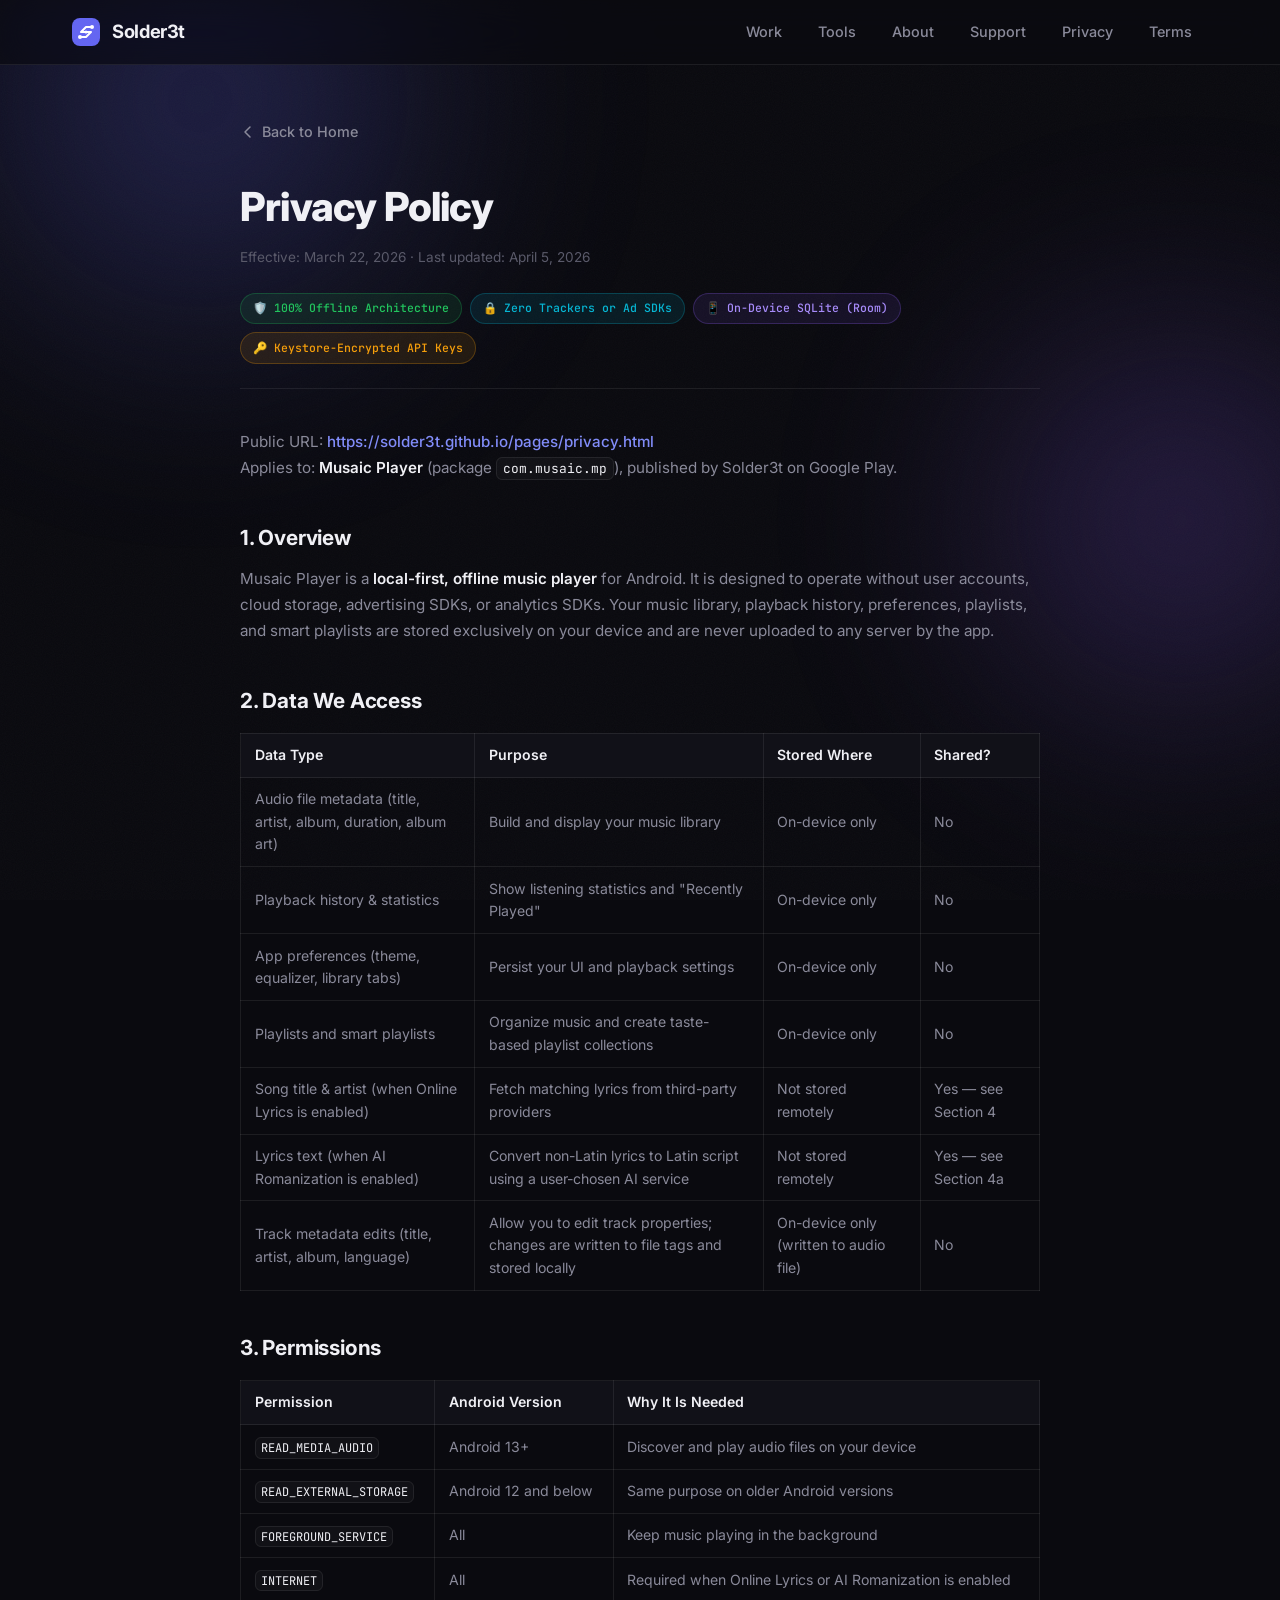
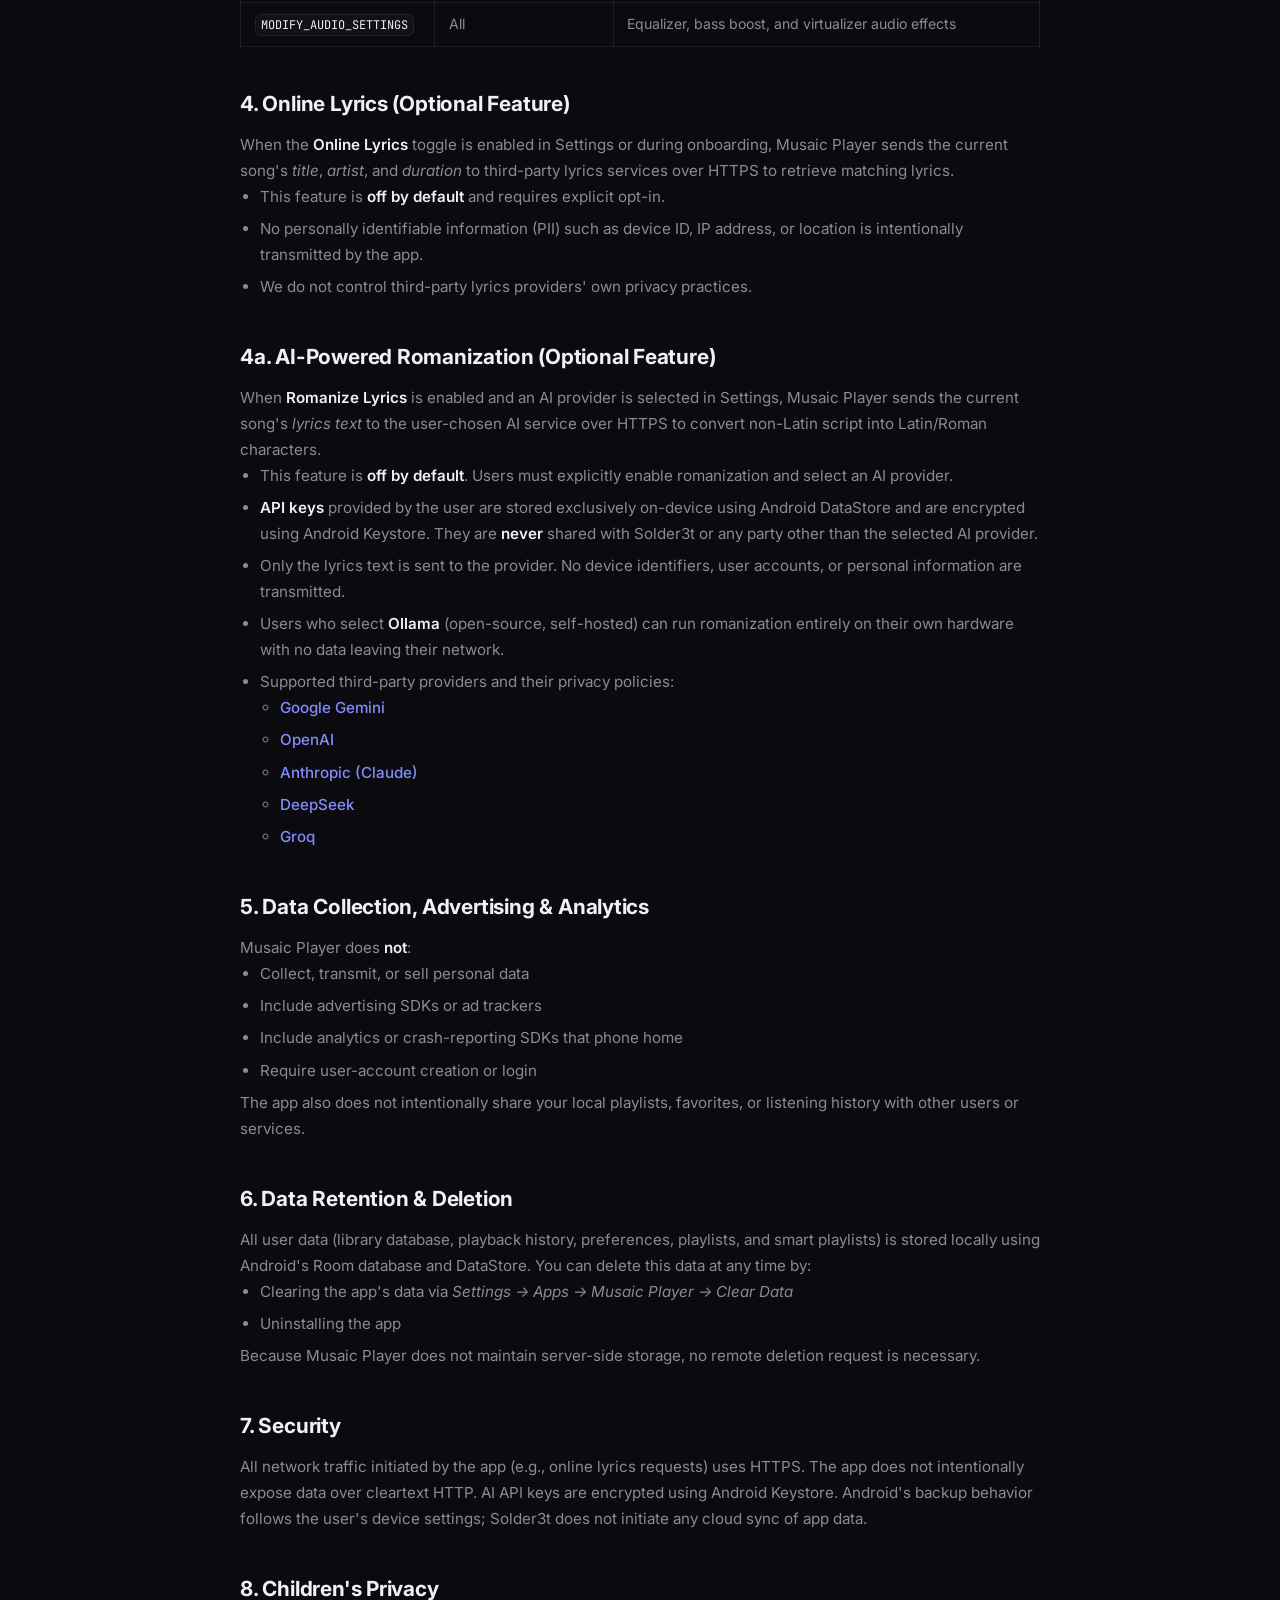
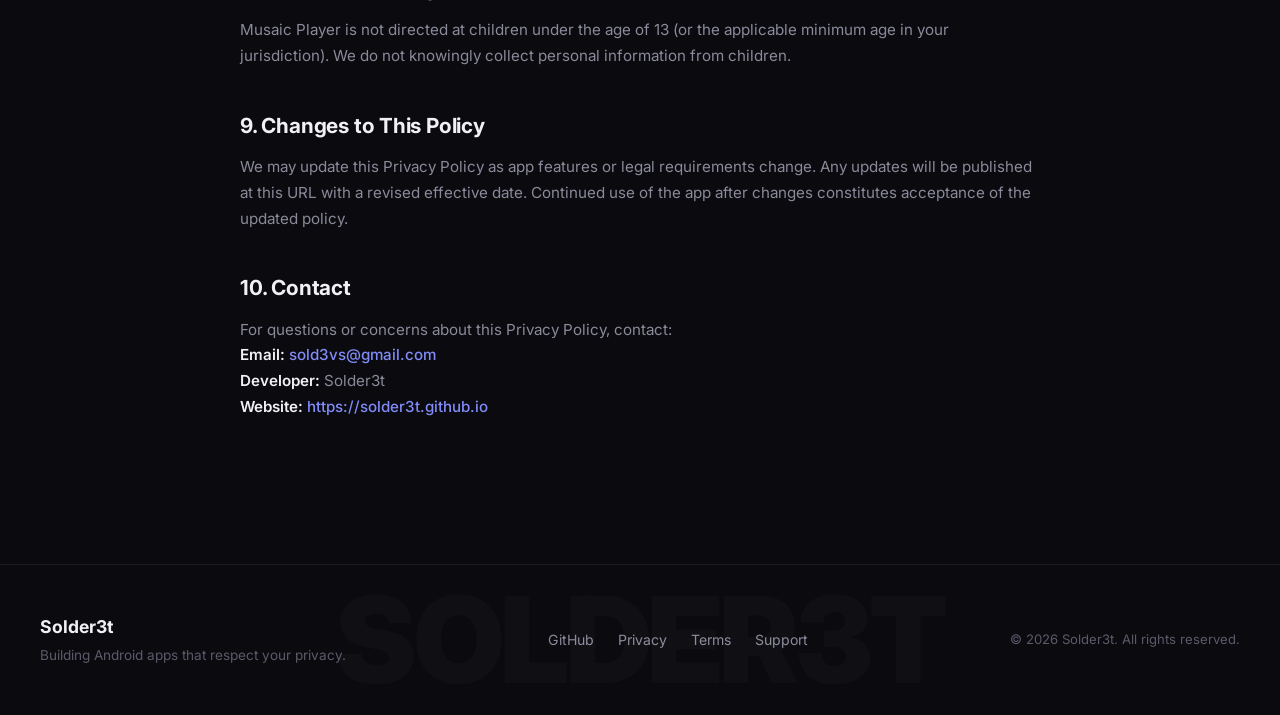
==== commit f7b169e6: "feat: add developer tools shelf, rich app cards, 3-card compliance hub, and mobile nav for subpages" ====
--- a/pages/privacy.html
+++ b/pages/privacy.html
@@ -10,6 +10,7 @@
   <link rel="preconnect" href="https://fonts.gstatic.com" crossorigin>
   <link href="https://fonts.googleapis.com/css2?family=Inter:wght@400;500;600;700;800&family=JetBrains+Mono:wght@400;500&display=swap" rel="stylesheet">
   <link rel="stylesheet" href="../style.css">
+  <link rel="icon" type="image/svg+xml" href="../favicon.svg">
   <style>
     .page-content {
       max-width: 800px;
@@ -37,8 +38,30 @@
     .page-meta {
       color: var(--text-dim);
       font-size: 0.85rem;
+      margin-bottom: 1.5rem;
+    }
+    .policy-trust-bar {
+      display: flex;
+      flex-wrap: wrap;
+      gap: 0.5rem;
       margin-bottom: 2.5rem;
-    }
+      padding-bottom: 1.5rem;
+      border-bottom: 1px solid var(--border);
+    }
+    .policy-pill {
+      font-family: var(--font-mono);
+      font-size: 0.72rem;
+      font-weight: 500;
+      padding: 0.35rem 0.75rem;
+      border-radius: 999px;
+      display: inline-flex;
+      align-items: center;
+      gap: 0.4rem;
+    }
+    .policy-pill--green { background: rgba(34, 197, 94, 0.1); color: #22c55e; border: 1px solid rgba(34, 197, 94, 0.25); }
+    .policy-pill--teal { background: rgba(6, 182, 212, 0.1); color: var(--accent-teal); border: 1px solid rgba(6, 182, 212, 0.25); }
+    .policy-pill--purple { background: rgba(139, 92, 246, 0.1); color: #a78bfa; border: 1px solid rgba(139, 92, 246, 0.25); }
+    .policy-pill--gold { background: rgba(245, 158, 11, 0.1); color: var(--gold); border: 1px solid rgba(245, 158, 11, 0.25); }
     .page-body h2 {
       font-size: 1.3rem;
       font-weight: 700;
@@ -114,13 +137,29 @@
       </a>
       <nav class="nav" aria-label="Primary">
         <a href="../index.html#work" class="nav-link">Work</a>
+        <a href="../index.html#tools" class="nav-link">Tools</a>
         <a href="../index.html#about" class="nav-link">About</a>
         <a href="support.html" class="nav-link">Support</a>
         <a href="privacy.html" class="nav-link">Privacy</a>
         <a href="terms.html" class="nav-link">Terms</a>
       </nav>
+      <button class="nav-toggle" aria-label="Toggle menu" aria-expanded="false">
+        <span class="nav-toggle-line"></span>
+        <span class="nav-toggle-line"></span>
+        <span class="nav-toggle-line"></span>
+      </button>
     </div>
   </header>
+
+  <!-- Mobile menu -->
+  <div class="mobile-menu" id="mobileMenu">
+    <a href="../index.html#work" class="mobile-menu-link">Work</a>
+    <a href="../index.html#tools" class="mobile-menu-link">Tools</a>
+    <a href="../index.html#about" class="mobile-menu-link">About</a>
+    <a href="support.html" class="mobile-menu-link">Support</a>
+    <a href="privacy.html" class="mobile-menu-link">Privacy</a>
+    <a href="terms.html" class="mobile-menu-link">Terms</a>
+  </div>
 
   <main class="page-content">
     <a class="page-back" href="../index.html">
@@ -129,6 +168,13 @@
     </a>
     <h1 class="page-title">Privacy Policy</h1>
     <p class="page-meta">Effective: March 22, 2026 · Last updated: April 5, 2026</p>
+
+    <div class="policy-trust-bar">
+      <span class="policy-pill policy-pill--green">🛡️ 100% Offline Architecture</span>
+      <span class="policy-pill policy-pill--teal">🔒 Zero Trackers or Ad SDKs</span>
+      <span class="policy-pill policy-pill--purple">📱 On-Device SQLite (Room)</span>
+      <span class="policy-pill policy-pill--gold">🔑 Keystore-Encrypted API Keys</span>
+    </div>
 
     <div class="page-body">
       <p>Public URL: <a href="https://solder3t.github.io/pages/privacy.html">https://solder3t.github.io/pages/privacy.html</a></p>
@@ -227,6 +273,7 @@
 
   <footer class="footer">
     <div class="footer-inner">
+      <div class="footer-wordmark" aria-hidden="true">SOLDER3T</div>
       <div class="footer-brand">
         <span class="footer-logo">Solder3t</span>
         <p class="footer-tagline">Building Android apps that respect your privacy.</p>
--- a/style.css
+++ b/style.css
@@ -1,5 +1,5 @@
 /* ═══════════════════════════════════════
-   Solder3t — Modern Portfolio Styles
+   Solder3t — Modern Portfolio Styles v2
    ═══════════════════════════════════════ */
 
 :root {
@@ -7,6 +7,7 @@
   --bg-elevated: #111118;
   --bg-card: rgba(255, 255, 255, 0.03);
   --bg-card-hover: rgba(255, 255, 255, 0.06);
+  --bg-section-alt: #0d0d14;
   --border: rgba(255, 255, 255, 0.08);
   --border-hover: rgba(255, 255, 255, 0.15);
   --text: #f0f0f5;
@@ -15,6 +16,9 @@
   --accent: #6366f1;
   --accent-light: #818cf8;
   --accent-glow: rgba(99, 102, 241, 0.3);
+  --accent-teal: #06b6d4;
+  --accent-teal-glow: rgba(6, 182, 212, 0.25);
+  --gold: #f59e0b;
   --gradient-1: #6366f1;
   --gradient-2: #8b5cf6;
   --gradient-3: #a78bfa;
@@ -34,6 +38,11 @@
   padding: 0;
 }
 
+::selection {
+  background: rgba(6, 182, 212, 0.25);
+  color: white;
+}
+
 html {
   scroll-behavior: smooth;
   -webkit-font-smoothing: antialiased;
@@ -47,6 +56,10 @@
   line-height: 1.6;
   overflow-x: hidden;
   min-height: 100vh;
+}
+
+h2 {
+  letter-spacing: -0.01em;
 }
 
 /* ── Mesh Gradient Background ── */
@@ -205,11 +218,30 @@
   padding: 0.5rem 1rem;
   border-radius: 999px;
   transition: color 0.2s ease, background 0.2s ease;
+  position: relative;
+}
+
+.nav-link::after {
+  content: '';
+  position: absolute;
+  bottom: 0.25rem;
+  left: 1rem;
+  right: 1rem;
+  height: 1px;
+  background: var(--accent-teal);
+  transform: scaleX(0);
+  transform-origin: left;
+  transition: transform 0.25s var(--ease-out-expo);
+  border-radius: 1px;
 }
 
 .nav-link:hover {
   color: var(--text);
   background: rgba(255, 255, 255, 0.06);
+}
+
+.nav-link:hover::after {
+  transform: scaleX(1);
 }
 
 /* Mobile nav toggle */
@@ -293,9 +325,21 @@
 
 /* ── Hero ── */
 .hero {
-  padding-top: 160px;
-  padding-bottom: 100px;
-  text-align: center;
+  padding-top: 140px;
+  padding-bottom: 80px;
+}
+
+/* Two-column asymmetric layout */
+.hero-layout {
+  display: grid;
+  grid-template-columns: 1.05fr 0.95fr;
+  gap: 3.5rem;
+  align-items: center;
+  margin-bottom: 0;
+}
+
+.hero-main {
+  text-align: left;
 }
 
 .hero-badge {
@@ -309,7 +353,7 @@
   font-size: 0.82rem;
   font-weight: 500;
   color: var(--text-muted);
-  margin-bottom: 2rem;
+  margin-bottom: 1.75rem;
   animation: fadeInUp 0.8s var(--ease-out-expo) both;
 }
 
@@ -317,8 +361,14 @@
   width: 6px;
   height: 6px;
   border-radius: 50%;
-  background: #22c55e;
+  background: var(--accent-teal);
   animation: pulse 2s ease-in-out infinite;
+}
+
+.badge-code {
+  font-family: var(--font-mono);
+  font-size: 0.8rem;
+  color: var(--accent-teal);
 }
 
 @keyframes pulse {
@@ -327,11 +377,12 @@
 }
 
 .hero-title {
-  font-size: clamp(2.5rem, 7vw, 5rem);
+  font-size: clamp(2.3rem, 4.2vw, 3.8rem);
   font-weight: 800;
-  line-height: 1.05;
+  line-height: 1.1;
   letter-spacing: -0.03em;
-  margin-bottom: 1.5rem;
+  margin-bottom: 1.25rem;
+  text-wrap: balance;
   animation: fadeInUp 0.8s var(--ease-out-expo) 0.1s both;
 }
 
@@ -347,9 +398,9 @@
 }
 
 .hero-subtitle {
-  max-width: 600px;
-  margin: 0 auto 2.5rem;
-  font-size: 1.15rem;
+  max-width: 520px;
+  margin-bottom: 2rem;
+  font-size: 1.08rem;
   color: var(--text-muted);
   line-height: 1.7;
   animation: fadeInUp 0.8s var(--ease-out-expo) 0.2s both;
@@ -358,11 +409,168 @@
 .hero-ctas {
   display: flex;
   align-items: center;
-  justify-content: center;
   gap: 1rem;
   flex-wrap: wrap;
-  margin-bottom: 4rem;
+  margin-bottom: 2rem;
   animation: fadeInUp 0.8s var(--ease-out-expo) 0.3s both;
+}
+
+.hero-terminal-col {
+  width: 100%;
+  animation: fadeInUp 0.8s var(--ease-out-expo) 0.25s both;
+}
+
+/* ── Integrated Terminal Station Meta ── */
+.terminal-station-meta {
+  margin-top: 1.25rem;
+  padding-top: 1.25rem;
+  border-top: 1px solid var(--border);
+}
+
+.station-meta-header {
+  display: flex;
+  align-items: center;
+  justify-content: space-between;
+  margin-bottom: 0.85rem;
+  font-size: 0.78rem;
+  flex-wrap: wrap;
+  gap: 0.5rem;
+}
+
+.station-status-pill {
+  display: inline-flex;
+  align-items: center;
+  gap: 0.45rem;
+  color: var(--text-muted);
+  font-family: var(--font-mono);
+}
+
+.station-status-dot {
+  width: 7px;
+  height: 7px;
+  border-radius: 50%;
+  background: #22c55e;
+  animation: pulse 2s ease-in-out infinite;
+}
+
+.station-status-link {
+  color: var(--accent-teal);
+  text-decoration: none;
+  font-weight: 600;
+}
+
+.station-status-link:hover {
+  text-decoration: underline;
+}
+
+.station-badge {
+  font-family: var(--font-mono);
+  font-size: 0.72rem;
+  color: var(--text-dim);
+  background: rgba(255, 255, 255, 0.04);
+  padding: 0.2rem 0.5rem;
+  border-radius: 4px;
+  border: 1px solid var(--border);
+}
+
+.terminal-pills-matrix {
+  display: flex;
+  flex-wrap: wrap;
+  gap: 0.45rem;
+  align-items: center;
+}
+
+.terminal-pills-matrix .hero-pill {
+  font-size: 0.75rem;
+  padding: 0.25rem 0.65rem;
+  transform: none !important;
+  margin: 0 !important;
+}
+
+/* ── Currently Working On Widget ── */
+.hero-wip {
+  display: inline-flex;
+  align-items: center;
+  gap: 0.6rem;
+  background: var(--bg-elevated);
+  border: 1px solid var(--border);
+  border-left: 3px solid var(--accent-teal);
+  border-radius: var(--radius-sm);
+  padding: 0.6rem 1rem;
+  margin-bottom: 2rem;
+  animation: fadeInUp 0.8s var(--ease-out-expo) 0.35s both;
+}
+
+.hero-wip-dot {
+  width: 8px;
+  height: 8px;
+  border-radius: 50%;
+  background: #22c55e;
+  animation: pulse 2s ease-in-out infinite;
+  flex-shrink: 0;
+}
+
+.hero-wip-label {
+  font-size: 0.82rem;
+  color: var(--text-muted);
+}
+
+.hero-wip-link {
+  font-size: 0.85rem;
+  font-weight: 700;
+  color: var(--accent-teal);
+  text-decoration: none;
+  transition: opacity 0.2s ease;
+}
+
+.hero-wip-link:hover {
+  opacity: 0.8;
+}
+
+.hero-pill {
+  font-family: var(--font-mono);
+  font-size: 0.8rem;
+  font-weight: 500;
+  padding: 0.35rem 0.85rem;
+  border-radius: 999px;
+  border: 1px solid;
+  white-space: nowrap;
+  display: inline-block;
+  transition: transform 0.2s ease, border-color 0.2s ease;
+}
+
+.hero-pill:hover {
+  transform: translateY(-2px);
+}
+
+.hero-pill--green {
+  background: rgba(74, 222, 128, 0.08);
+  border-color: rgba(74, 222, 128, 0.25);
+  color: #4ade80;
+}
+
+.hero-pill--blue {
+  background: rgba(96, 165, 250, 0.08);
+  border-color: rgba(96, 165, 250, 0.25);
+  color: #60a5fa;
+}
+
+.hero-pill--yellow {
+  background: rgba(250, 204, 21, 0.08);
+  border-color: rgba(250, 204, 21, 0.25);
+  color: #facc15;
+}
+
+.hero-pill--purple {
+  background: rgba(167, 139, 250, 0.08);
+  border-color: rgba(167, 139, 250, 0.25);
+  color: #a78bfa;
+}
+
+.hero-pill--teal {
+  background: rgba(6, 182, 212, 0.08);
+  border-color: rgba(6, 182, 212, 0.25);
+  color: var(--accent-teal);
 }
 
 /* ── Buttons ── */
@@ -413,13 +621,14 @@
 .hero-stats {
   display: flex;
   align-items: center;
-  justify-content: center;
   gap: 2rem;
+  padding-top: 1.5rem;
+  border-top: 1px solid var(--border);
   animation: fadeInUp 0.8s var(--ease-out-expo) 0.4s both;
 }
 
 .stat {
-  text-align: center;
+  text-align: left;
 }
 
 .stat-value {
@@ -481,6 +690,8 @@
   transition: transform 0.4s var(--ease-out-expo), border-color 0.3s ease, box-shadow 0.3s ease;
   position: relative;
   overflow: hidden;
+  display: flex;
+  flex-direction: column;
 }
 
 .app-card::before {
@@ -504,13 +715,127 @@
   opacity: 1;
 }
 
+/* Colored top accent borders per card index */
+.app-card[data-card-index="0"] {
+  border-top: 3px solid var(--accent);
+}
+
+.app-card[data-card-index="1"] {
+  border-top: 3px solid var(--accent-teal);
+}
+
+/* ── App Card Redesign ── */
+.app-card-header {
+  display: flex;
+  align-items: flex-start;
+  gap: 1rem;
+  margin-bottom: 1.25rem;
+}
+
+.app-card-icon-wrap {
+  flex-shrink: 0;
+  width: 48px;
+  height: 48px;
+  border-radius: 14px;
+  overflow: hidden;
+  box-shadow: 0 8px 20px rgba(0, 0, 0, 0.35);
+  display: flex;
+  align-items: center;
+  justify-content: center;
+  background: var(--bg-elevated);
+}
+
+.app-card-header-info {
+  flex: 1;
+  min-width: 0;
+}
+
+.app-card-badge-row {
+  display: flex;
+  align-items: center;
+  gap: 0.5rem;
+  margin-bottom: 0.3rem;
+  flex-wrap: wrap;
+}
+
+.app-version-badge {
+  font-family: var(--font-mono);
+  font-size: 0.68rem;
+  font-weight: 600;
+  padding: 0.15rem 0.5rem;
+  border-radius: 999px;
+  background: rgba(245, 158, 11, 0.12);
+  color: var(--gold);
+  border: 1px solid rgba(245, 158, 11, 0.25);
+  text-transform: uppercase;
+  letter-spacing: 0.04em;
+}
+
+.app-card-title {
+  font-size: 1.4rem;
+  font-weight: 700;
+  letter-spacing: -0.01em;
+  color: var(--text);
+  margin: 0;
+}
+
+.app-card-desc {
+  color: var(--text-muted);
+  font-size: 0.94rem;
+  line-height: 1.6;
+  margin-bottom: 1.25rem;
+}
+
+.app-card-highlights {
+  display: flex;
+  flex-wrap: wrap;
+  gap: 0.45rem;
+  margin-bottom: 1.25rem;
+}
+
+.highlight-chip {
+  display: inline-flex;
+  align-items: center;
+  gap: 0.35rem;
+  font-size: 0.76rem;
+  font-weight: 500;
+  color: var(--text);
+  background: rgba(255, 255, 255, 0.035);
+  border: 1px solid var(--border);
+  padding: 0.25rem 0.65rem;
+  border-radius: 999px;
+}
+
+.highlight-chip svg {
+  color: var(--accent-teal);
+  flex-shrink: 0;
+}
+
+.app-card-footer-meta {
+  display: flex;
+  align-items: center;
+  justify-content: space-between;
+  margin-bottom: 1.25rem;
+  padding-bottom: 1rem;
+  border-bottom: 1px solid var(--border);
+}
+
+.app-card-package code {
+  font-family: var(--font-mono);
+  font-size: 0.75rem;
+  color: var(--text-dim);
+  background: rgba(255, 255, 255, 0.03);
+  padding: 0.2rem 0.45rem;
+  border-radius: var(--radius-sm);
+  border: 1px solid var(--border);
+}
+
 .app-card-meta {
   font-family: var(--font-mono);
   font-size: 0.75rem;
   color: var(--accent-light);
   text-transform: uppercase;
   letter-spacing: 0.06em;
-  margin-bottom: 0.75rem;
 }
 
 .app-card h3 {
@@ -530,7 +855,7 @@
   font-family: var(--font-mono);
   font-size: 0.78rem;
   color: var(--text-dim);
-  margin-bottom: 1.25rem;
+  margin-bottom: 0;
 }
 
 .app-card-status {
@@ -541,7 +866,7 @@
   border-radius: 999px;
   font-size: 0.78rem;
   font-weight: 500;
-  margin-bottom: 1.25rem;
+  margin-bottom: 0;
 }
 
 .app-card-status--rc {
@@ -556,10 +881,30 @@
   border: 1px solid rgba(34, 197, 94, 0.2);
 }
 
+/* Tech stack tags on app cards */
+.app-card-tags {
+  display: flex;
+  flex-wrap: wrap;
+  gap: 0.4rem;
+  margin-top: auto;
+  padding-top: 1rem;
+}
+
+.app-tag {
+  font-family: var(--font-mono);
+  font-size: 0.7rem;
+  padding: 0.2rem 0.55rem;
+  border-radius: var(--radius-sm);
+  background: rgba(255, 255, 255, 0.04);
+  border: 1px solid var(--border);
+  color: var(--text-dim);
+}
+
 .app-card-actions {
   display: flex;
   gap: 0.75rem;
   flex-wrap: wrap;
+  margin-bottom: 0.5rem;
 }
 
 .app-card-actions .btn {
@@ -585,14 +930,34 @@
 .project-card {
   background: var(--bg-card);
   border: 1px solid var(--border);
+  border-left: 2px solid transparent;
   border-radius: var(--radius-md);
   padding: 1.5rem;
   transition: transform 0.3s var(--ease-out-expo), border-color 0.3s ease;
+  position: relative;
+  overflow: hidden;
+}
+
+/* Left accent line that animates on hover */
+.project-card::before {
+  content: '';
+  position: absolute;
+  left: 0;
+  top: 0;
+  width: 2px;
+  height: 0;
+  background: var(--accent-teal);
+  transition: height 0.35s var(--ease-out-expo);
+  border-radius: 0 1px 1px 0;
 }
 
 .project-card:hover {
   transform: translateY(-2px);
   border-color: var(--border-hover);
+}
+
+.project-card:hover::before {
+  height: 100%;
 }
 
 .project-card h3 {
@@ -606,6 +971,40 @@
   font-size: 0.88rem;
   line-height: 1.5;
   margin-bottom: 1rem;
+}
+
+.project-card-meta {
+  display: flex;
+  align-items: center;
+  gap: 1rem;
+  margin-bottom: 0.75rem;
+  flex-wrap: wrap;
+}
+
+.project-lang {
+  display: inline-flex;
+  align-items: center;
+  gap: 0.35rem;
+  font-size: 0.8rem;
+  color: var(--text-muted);
+}
+
+.project-lang-dot {
+  width: 8px;
+  height: 8px;
+  border-radius: 50%;
+  flex-shrink: 0;
+}
+
+.project-stars {
+  font-size: 0.8rem;
+  color: var(--text-muted);
+}
+
+.project-updated {
+  font-size: 0.75rem;
+  color: var(--text-dim);
+  font-family: var(--font-mono);
 }
 
 .project-card a {
@@ -623,33 +1022,217 @@
   gap: 0.5rem;
 }
 
+/* ── Developer Tools & CLI Shelf ── */
+.section--tools {
+  position: relative;
+}
+
+.tools-grid {
+  display: grid;
+  grid-template-columns: repeat(auto-fit, minmax(320px, 1fr));
+  gap: 1.5rem;
+}
+
+.tool-card {
+  background: var(--bg-card);
+  border: 1px solid var(--border);
+  border-radius: var(--radius-lg);
+  padding: 1.75rem;
+  display: flex;
+  flex-direction: column;
+  transition: transform 0.3s var(--ease-out-expo), border-color 0.3s ease, box-shadow 0.3s ease;
+  position: relative;
+  overflow: hidden;
+}
+
+.tool-card:hover {
+  transform: translateY(-4px);
+  border-color: var(--border-hover);
+  box-shadow: 0 16px 40px rgba(0, 0, 0, 0.35);
+}
+
+.tool-card-top {
+  display: flex;
+  align-items: center;
+  gap: 0.85rem;
+  margin-bottom: 1rem;
+}
+
+.tool-icon {
+  width: 42px;
+  height: 42px;
+  border-radius: 12px;
+  background: rgba(6, 182, 212, 0.08);
+  border: 1px solid rgba(6, 182, 212, 0.2);
+  display: flex;
+  align-items: center;
+  justify-content: center;
+  font-size: 1.25rem;
+  flex-shrink: 0;
+}
+
+.tool-meta h3 {
+  font-size: 1.15rem;
+  font-weight: 700;
+  font-family: var(--font-mono);
+  margin-bottom: 0.2rem;
+  letter-spacing: -0.01em;
+}
+
+.tool-badge {
+  font-family: var(--font-mono);
+  font-size: 0.68rem;
+  color: var(--accent-teal);
+  text-transform: uppercase;
+  letter-spacing: 0.05em;
+  font-weight: 600;
+}
+
+.tool-desc {
+  color: var(--text-muted);
+  font-size: 0.9rem;
+  line-height: 1.6;
+  margin-bottom: 1.25rem;
+  flex-grow: 1;
+}
+
+.tool-command-box {
+  background: #050508;
+  border: 1px solid var(--border);
+  border-radius: var(--radius-md);
+  padding: 0.65rem 0.85rem;
+  display: flex;
+  align-items: center;
+  justify-content: space-between;
+  gap: 0.75rem;
+  margin-bottom: 1.25rem;
+}
+
+.tool-command-box code {
+  font-family: var(--font-mono);
+  font-size: 0.76rem;
+  color: #38bdf8;
+  overflow-x: auto;
+  white-space: nowrap;
+  scrollbar-width: none;
+}
+
+.tool-command-box code::-webkit-scrollbar {
+  display: none;
+}
+
+.tool-copy-btn {
+  background: transparent;
+  border: none;
+  color: var(--text-dim);
+  cursor: pointer;
+  padding: 0.35rem;
+  border-radius: 6px;
+  display: flex;
+  align-items: center;
+  justify-content: center;
+  transition: all 0.2s ease;
+  flex-shrink: 0;
+}
+
+.tool-copy-btn:hover {
+  color: var(--text);
+  background: rgba(255, 255, 255, 0.08);
+}
+
+.tool-copy-btn.copied {
+  color: #22c55e;
+  background: rgba(34, 197, 94, 0.15);
+}
+
+.tool-footer {
+  display: flex;
+  align-items: center;
+  gap: 0.5rem;
+  flex-wrap: wrap;
+  padding-top: 0.85rem;
+  border-top: 1px solid var(--border);
+}
+
+.tool-tag {
+  font-family: var(--font-mono);
+  font-size: 0.68rem;
+  padding: 0.15rem 0.5rem;
+  border-radius: 4px;
+  background: rgba(255, 255, 255, 0.03);
+  border: 1px solid var(--border);
+  color: var(--text-dim);
+}
+
+.tool-link {
+  margin-left: auto;
+  font-size: 0.8rem;
+  font-weight: 600;
+  color: var(--accent-light);
+  text-decoration: none;
+  transition: color 0.2s ease;
+}
+
+.tool-link:hover {
+  color: var(--accent);
+}
+
 /* ── About Section ── */
-.about-content {
+.about-intro {
+  max-width: 820px;
+  margin-bottom: 2.75rem;
+}
+
+.about-lead {
+  font-size: 1.25rem;
+  font-weight: 500;
+  line-height: 1.7;
+  color: var(--text);
+  margin-bottom: 1rem;
+  letter-spacing: -0.01em;
+}
+
+.about-sublead {
+  font-size: 1.05rem;
+  color: var(--text-muted);
+  line-height: 1.75;
+}
+
+/* 3-column horizontal value cards spanning full container */
+.about-values {
   display: grid;
-  grid-template-columns: 1fr 1fr;
-  gap: 3rem;
-  align-items: start;
-}
-
-.about-text p {
-  color: var(--text-muted);
-  font-size: 1.05rem;
-  line-height: 1.7;
-  margin-bottom: 1rem;
-}
-
-.about-values {
-  display: flex;
-  flex-direction: column;
-  gap: 1rem;
+  grid-template-columns: repeat(3, 1fr);
+  gap: 1.5rem;
+  margin-bottom: 2.75rem;
 }
 
 .value-card {
   background: var(--bg-card);
   border: 1px solid var(--border);
   border-radius: var(--radius-md);
-  padding: 1.5rem;
-  transition: border-color 0.3s ease;
+  padding: 1.75rem;
+  transition: transform 0.3s var(--ease-out-expo), border-color 0.3s ease, box-shadow 0.3s ease;
+  position: relative;
+  overflow: hidden;
+}
+
+.value-card:hover {
+  transform: translateY(-3px);
+  border-color: var(--border-hover);
+  box-shadow: 0 16px 36px rgba(0, 0, 0, 0.3);
+}
+
+/* Colored top line per card */
+.value-card--privacy {
+  border-top: 2px solid var(--accent-teal);
+}
+
+.value-card--perf {
+  border-top: 2px solid var(--gold);
+}
+
+.value-card--stack {
+  border-top: 2px solid #8b5cf6;
 }
 
 .value-card:hover {
@@ -661,22 +1244,74 @@
   margin-bottom: 0.75rem;
 }
 
+.value-card--privacy .value-icon { color: var(--accent-teal); }
+.value-card--perf .value-icon { color: var(--gold); }
+.value-card--stack .value-icon { color: #8b5cf6; }
+
 .value-card h3 {
-  font-size: 1rem;
+  font-size: 0.95rem;
   font-weight: 600;
   margin-bottom: 0.4rem;
 }
 
 .value-card p {
   color: var(--text-muted);
-  font-size: 0.88rem;
+  font-size: 0.83rem;
   line-height: 1.5;
 }
 
-/* ── Support Section ── */
+/* ── Tech Shelf ── */
+.tech-shelf {
+  display: flex;
+  align-items: center;
+  gap: 1rem;
+  flex-wrap: wrap;
+  padding: 1.25rem 1.5rem;
+  background: var(--bg-card);
+  border: 1px solid var(--border);
+  border-radius: var(--radius-md);
+  margin-top: 0.5rem;
+}
+
+.tech-shelf-label {
+  font-family: var(--font-mono);
+  font-size: 0.75rem;
+  color: var(--text-dim);
+  text-transform: uppercase;
+  letter-spacing: 0.06em;
+  white-space: nowrap;
+}
+
+.tech-shelf-pills {
+  display: flex;
+  flex-wrap: wrap;
+  gap: 0.5rem;
+}
+
+.tech-pill {
+  font-family: var(--font-mono);
+  font-size: 0.75rem;
+  padding: 0.25rem 0.65rem;
+  border-radius: var(--radius-sm);
+  background: rgba(255, 255, 255, 0.04);
+  border: 1px solid var(--border);
+  color: var(--text-muted);
+  white-space: nowrap;
+}
+
+/* ── Support & Compliance Section ── */
+.section--support {
+  background: var(--bg-section-alt);
+  margin: 0 -2rem;
+  padding-left: 2rem;
+  padding-right: 2rem;
+  border-top: 1px solid var(--border);
+  border-bottom: 1px solid var(--border);
+}
+
 .support-cards {
   display: grid;
-  grid-template-columns: repeat(auto-fit, minmax(300px, 1fr));
+  grid-template-columns: repeat(auto-fit, minmax(320px, 1fr));
   gap: 1.5rem;
 }
 
@@ -684,29 +1319,118 @@
   background: var(--bg-card);
   border: 1px solid var(--border);
   border-radius: var(--radius-lg);
-  padding: 2rem;
-  transition: border-color 0.3s ease;
+  padding: 2.25rem;
+  transition: transform 0.3s var(--ease-out-expo), border-color 0.3s ease, box-shadow 0.3s ease;
+  display: flex;
+  flex-direction: column;
+  position: relative;
+  overflow: hidden;
 }
 
 .support-card:hover {
+  transform: translateY(-4px);
   border-color: var(--border-hover);
+  box-shadow: 0 16px 40px rgba(0, 0, 0, 0.3);
+}
+
+.support-card-tag {
+  font-family: var(--font-mono);
+  font-size: 0.72rem;
+  text-transform: uppercase;
+  letter-spacing: 0.06em;
+  color: var(--accent-light);
+  margin-bottom: 0.6rem;
+  display: block;
+  font-weight: 600;
 }
 
 .support-card-icon {
+  width: 44px;
+  height: 44px;
+  border-radius: 12px;
+  background: rgba(99, 102, 241, 0.1);
+  border: 1px solid rgba(99, 102, 241, 0.2);
+  display: flex;
+  align-items: center;
+  justify-content: center;
   color: var(--accent-light);
-  margin-bottom: 1rem;
+  margin-bottom: 1.25rem;
+}
+
+.support-card--community .support-card-icon {
+  background: rgba(6, 182, 212, 0.1);
+  border-color: rgba(6, 182, 212, 0.2);
+  color: var(--accent-teal);
+}
+
+.support-card--legal .support-card-icon {
+  background: rgba(245, 158, 11, 0.1);
+  border-color: rgba(245, 158, 11, 0.2);
+  color: var(--gold);
 }
 
 .support-card h3 {
-  font-size: 1.15rem;
-  font-weight: 600;
+  font-size: 1.25rem;
+  font-weight: 700;
   margin-bottom: 0.5rem;
+  letter-spacing: -0.01em;
 }
 
 .support-card p {
   color: var(--text-muted);
   font-size: 0.92rem;
-  margin-bottom: 0.75rem;
+  line-height: 1.6;
+  margin-bottom: 1.25rem;
+}
+
+.support-channels {
+  display: flex;
+  flex-direction: column;
+  gap: 0.6rem;
+  margin-top: auto;
+}
+
+.support-channel-link {
+  display: flex;
+  align-items: center;
+  justify-content: space-between;
+  padding: 0.7rem 0.95rem;
+  border-radius: var(--radius-md);
+  background: var(--bg-elevated);
+  border: 1px solid var(--border);
+  color: var(--text);
+  font-size: 0.88rem;
+  font-weight: 500;
+  text-decoration: none;
+  transition: all 0.2s ease;
+}
+
+.support-channel-link:hover {
+  border-color: var(--border-hover);
+  background: var(--bg-card-hover);
+  color: var(--accent-light);
+  transform: translateX(2px);
+}
+
+.support-channel-link svg {
+  color: var(--text-dim);
+  transition: transform 0.2s ease, color 0.2s ease;
+  flex-shrink: 0;
+}
+
+.support-channel-link:hover svg {
+  color: var(--accent-light);
+  transform: translateX(2px);
+}
+
+.support-badge-pill {
+  font-family: var(--font-mono);
+  font-size: 0.7rem;
+  padding: 0.2rem 0.5rem;
+  border-radius: 999px;
+  background: rgba(34, 197, 94, 0.1);
+  color: #22c55e;
+  border: 1px solid rgba(34, 197, 94, 0.2);
 }
 
 .support-link {
@@ -747,6 +1471,8 @@
   border-top: 1px solid var(--border);
   padding: 3rem 2rem;
   margin-top: 4rem;
+  position: relative;
+  overflow: hidden;
 }
 
 .footer-inner {
@@ -757,6 +1483,23 @@
   justify-content: space-between;
   flex-wrap: wrap;
   gap: 1.5rem;
+  position: relative;
+}
+
+/* Big background wordmark */
+.footer-wordmark {
+  position: absolute;
+  font-size: clamp(60px, 10vw, 120px);
+  font-weight: 900;
+  color: white;
+  opacity: 0.025;
+  pointer-events: none;
+  white-space: nowrap;
+  left: 50%;
+  top: 50%;
+  transform: translate(-50%, -50%);
+  letter-spacing: -0.03em;
+  user-select: none;
 }
 
 .footer-logo {
@@ -805,6 +1548,7 @@
 
 /* Stagger children */
 [data-reveal] .app-card,
+[data-reveal] .tool-card,
 [data-reveal] .project-card,
 [data-reveal] .value-card,
 [data-reveal] .support-card {
@@ -814,6 +1558,7 @@
 }
 
 [data-reveal].revealed .app-card,
+[data-reveal].revealed .tool-card,
 [data-reveal].revealed .project-card,
 [data-reveal].revealed .value-card,
 [data-reveal].revealed .support-card {
@@ -851,105 +1596,15 @@
   }
 }
 
-/* ── Responsive ── */
-@media (max-width: 768px) {
-  .header-inner {
-    padding: 0 1.25rem;
-  }
-
-  .nav {
-    display: none;
-  }
-
-  .nav-toggle {
-    display: flex;
-  }
-
-  main {
-    padding: 0 1.25rem;
-  }
-
-  .hero {
-    padding-top: 120px;
-    padding-bottom: 60px;
-  }
-
-  .hero-title {
-    font-size: clamp(2rem, 10vw, 3rem);
-  }
-
-  .hero-subtitle {
-    font-size: 1rem;
-  }
-
-  .hero-stats {
-    gap: 1.25rem;
-  }
-
-  .stat-value {
-    font-size: 1.2rem;
-  }
-
-  .section {
-    padding: 60px 0;
-  }
-
-  .about-content {
-    grid-template-columns: 1fr;
-    gap: 2rem;
-  }
-
-  .app-grid {
-    grid-template-columns: 1fr;
-  }
-
-  .project-grid {
-    grid-template-columns: 1fr;
-  }
-
-  .footer-inner {
-    flex-direction: column;
-    text-align: center;
-  }
-
-  .footer-links {
-    justify-content: center;
-  }
-
-  .cursor-glow {
-    display: none;
-  }
-}
-
-@media (max-width: 480px) {
-  .hero-stats {
-    flex-direction: column;
-    gap: 1rem;
-  }
-
-  .stat-divider {
-    width: 40px;
-    height: 1px;
-  }
-
-  .hero-ctas {
-    flex-direction: column;
-  }
-
-  .hero-ctas .btn {
-    width: 100%;
-    justify-content: center;
-  }
-}
-
 /* ── Terminal Widget ── */
 .terminal-widget {
   background: #0d0d12;
   border: 1px solid var(--border);
   border-radius: var(--radius-md);
-  box-shadow: 0 20px 40px rgba(0, 0, 0, 0.4), inset 0 1px 0 rgba(255, 255, 255, 0.05);
-  max-width: 600px;
-  margin: 3.5rem auto 0;
+  box-shadow: 0 24px 50px rgba(0, 0, 0, 0.45), inset 0 1px 0 rgba(255, 255, 255, 0.05);
+  width: 100%;
+  max-width: 100%;
+  margin: 0;
   text-align: left;
   overflow: hidden;
   font-family: var(--font-mono);
@@ -1016,10 +1671,27 @@
   outline-offset: 2px;
 }
 
+/* Scanline CRT effect on terminal body */
 .terminal-body {
   padding: 1.5rem;
   font-size: 0.88rem;
   line-height: 1.6;
+  position: relative;
+}
+
+.terminal-body::after {
+  content: '';
+  position: absolute;
+  inset: 0;
+  background: repeating-linear-gradient(
+    0deg,
+    transparent,
+    transparent 3px,
+    rgba(0, 0, 0, 0.04) 3px,
+    rgba(0, 0, 0, 0.04) 4px
+  );
+  pointer-events: none;
+  opacity: 1;
 }
 
 .terminal-body.switching .terminal-command,
@@ -1031,8 +1703,9 @@
   margin-bottom: 0.75rem;
 }
 
+/* Teal prompt */
 .terminal-prompt {
-  color: var(--accent-light);
+  color: var(--accent-teal);
   user-select: none;
   font-weight: 600;
 }
@@ -1053,12 +1726,25 @@
   border: 1px solid var(--border);
 }
 
+/* Blinking cursor after command */
 .terminal-command {
   color: var(--text);
   margin-right: 1rem;
   word-break: break-all;
   font-size: 0.9rem;
   transition: opacity 0.15s ease;
+}
+
+.terminal-command::after {
+  content: '|';
+  color: var(--accent-teal);
+  margin-left: 2px;
+  animation: blink 1s step-end infinite;
+}
+
+@keyframes blink {
+  0%, 100% { opacity: 1; }
+  50% { opacity: 0; }
 }
 
 .terminal-copy-btn {
@@ -1109,9 +1795,118 @@
   opacity: 1;
 }
 
+/* ── Responsive ── */
+@media (max-width: 900px) {
+  .about-values {
+    grid-template-columns: 1fr 1fr;
+  }
+}
+
+@media (max-width: 960px) {
+  .hero-layout {
+    grid-template-columns: 1fr;
+    gap: 2.75rem;
+  }
+
+  .about-values {
+    grid-template-columns: 1fr;
+    gap: 1.25rem;
+  }
+}
+
 @media (max-width: 768px) {
-  .terminal-widget {
-    margin-left: 0.5rem;
-    margin-right: 0.5rem;
-  }
-}
+  .header-inner {
+    padding: 0 1.25rem;
+  }
+
+  .nav {
+    display: none;
+  }
+
+  .nav-toggle {
+    display: flex;
+  }
+
+  main {
+    padding: 0 1.25rem;
+  }
+
+  .hero {
+    padding-top: 120px;
+    padding-bottom: 60px;
+  }
+
+  .hero-title {
+    font-size: clamp(2rem, 8vw, 2.75rem);
+  }
+
+  .hero-subtitle {
+    font-size: 1rem;
+  }
+
+  .hero-stats {
+    gap: 1.25rem;
+  }
+
+  .stat-value {
+    font-size: 1.2rem;
+  }
+
+  .section {
+    padding: 60px 0;
+  }
+
+  .section--support {
+    margin: 0 -1.25rem;
+    padding-left: 1.25rem;
+    padding-right: 1.25rem;
+  }
+
+  .app-grid {
+    grid-template-columns: 1fr;
+  }
+
+  .project-grid {
+    grid-template-columns: 1fr;
+  }
+
+  .footer-inner {
+    flex-direction: column;
+    text-align: center;
+  }
+
+  .footer-links {
+    justify-content: center;
+  }
+
+  .cursor-glow {
+    display: none;
+  }
+}
+
+@media (max-width: 480px) {
+  .hero-stats {
+    flex-direction: column;
+    align-items: flex-start;
+    gap: 1rem;
+  }
+
+  .stat-divider {
+    width: 40px;
+    height: 1px;
+  }
+
+  .hero-ctas {
+    flex-direction: column;
+  }
+
+  .hero-ctas .btn {
+    width: 100%;
+    justify-content: center;
+  }
+
+  .tech-shelf {
+    flex-direction: column;
+    align-items: flex-start;
+  }
+}
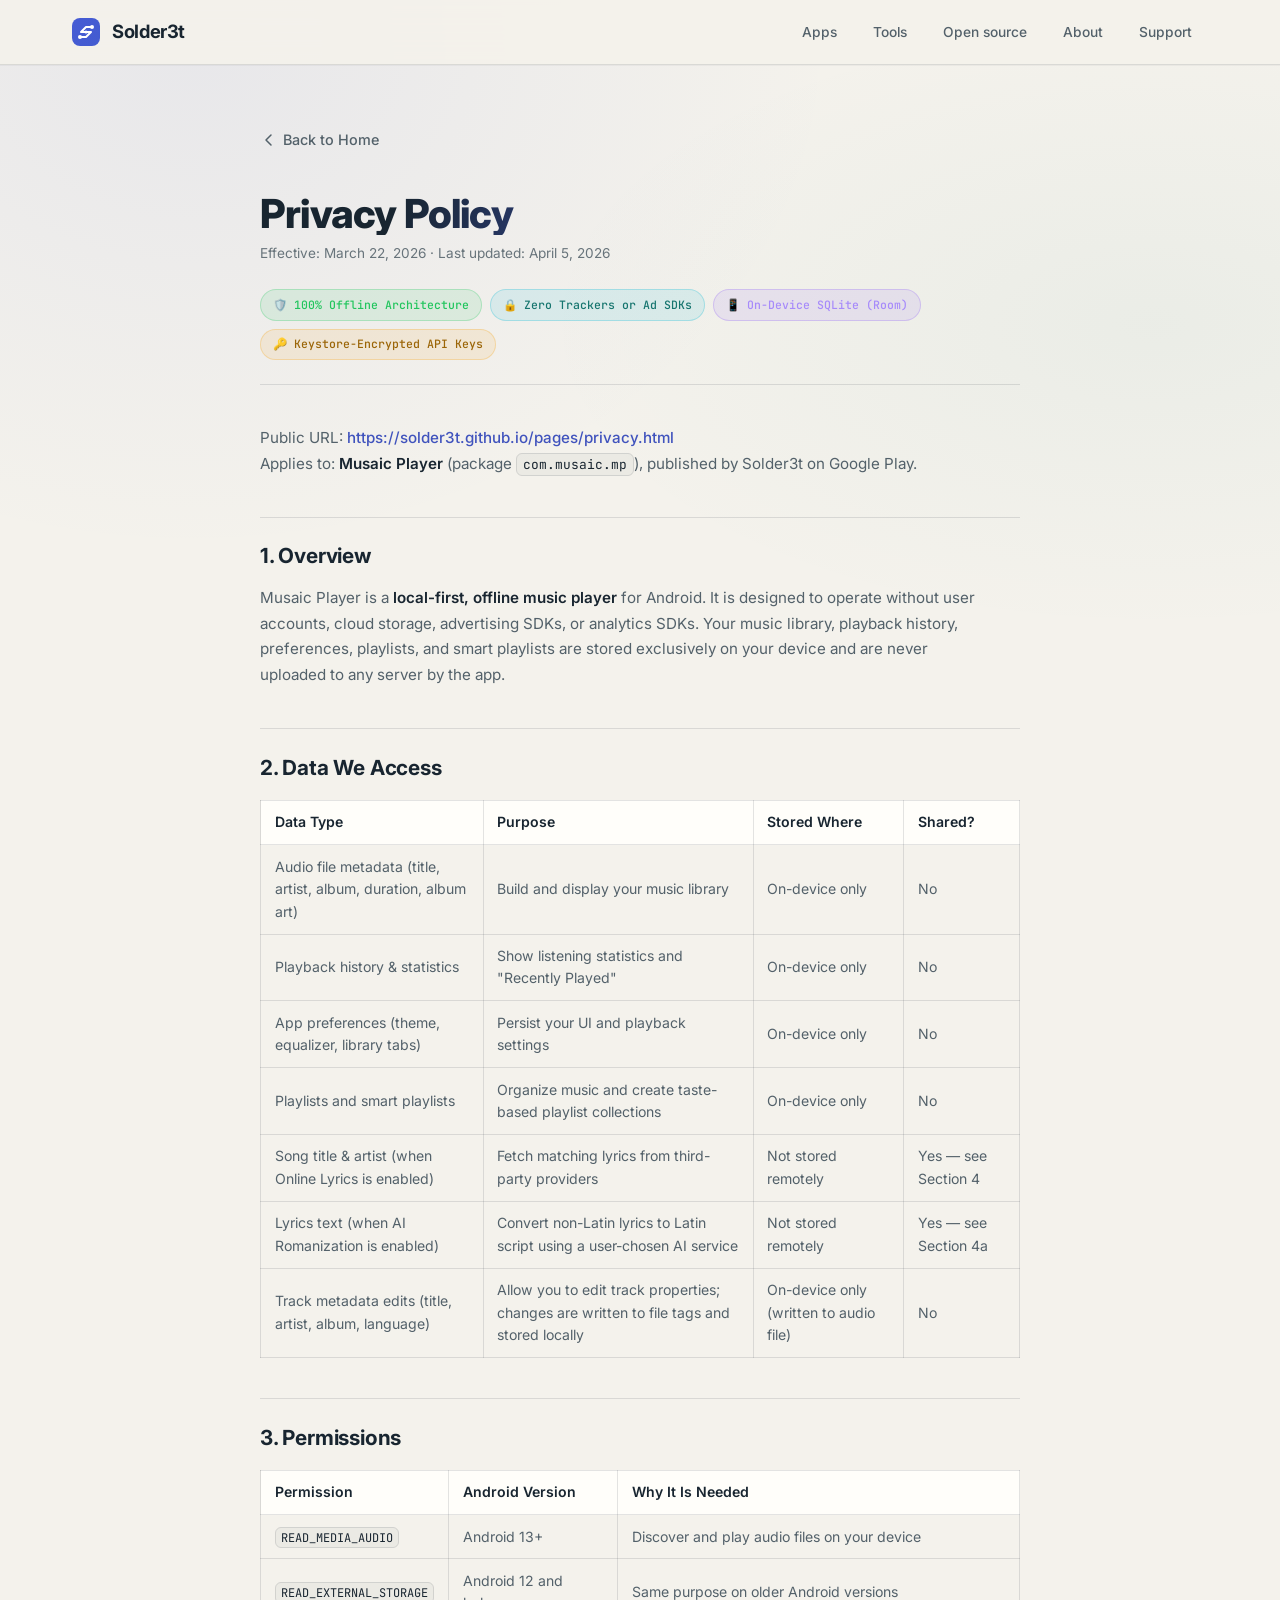
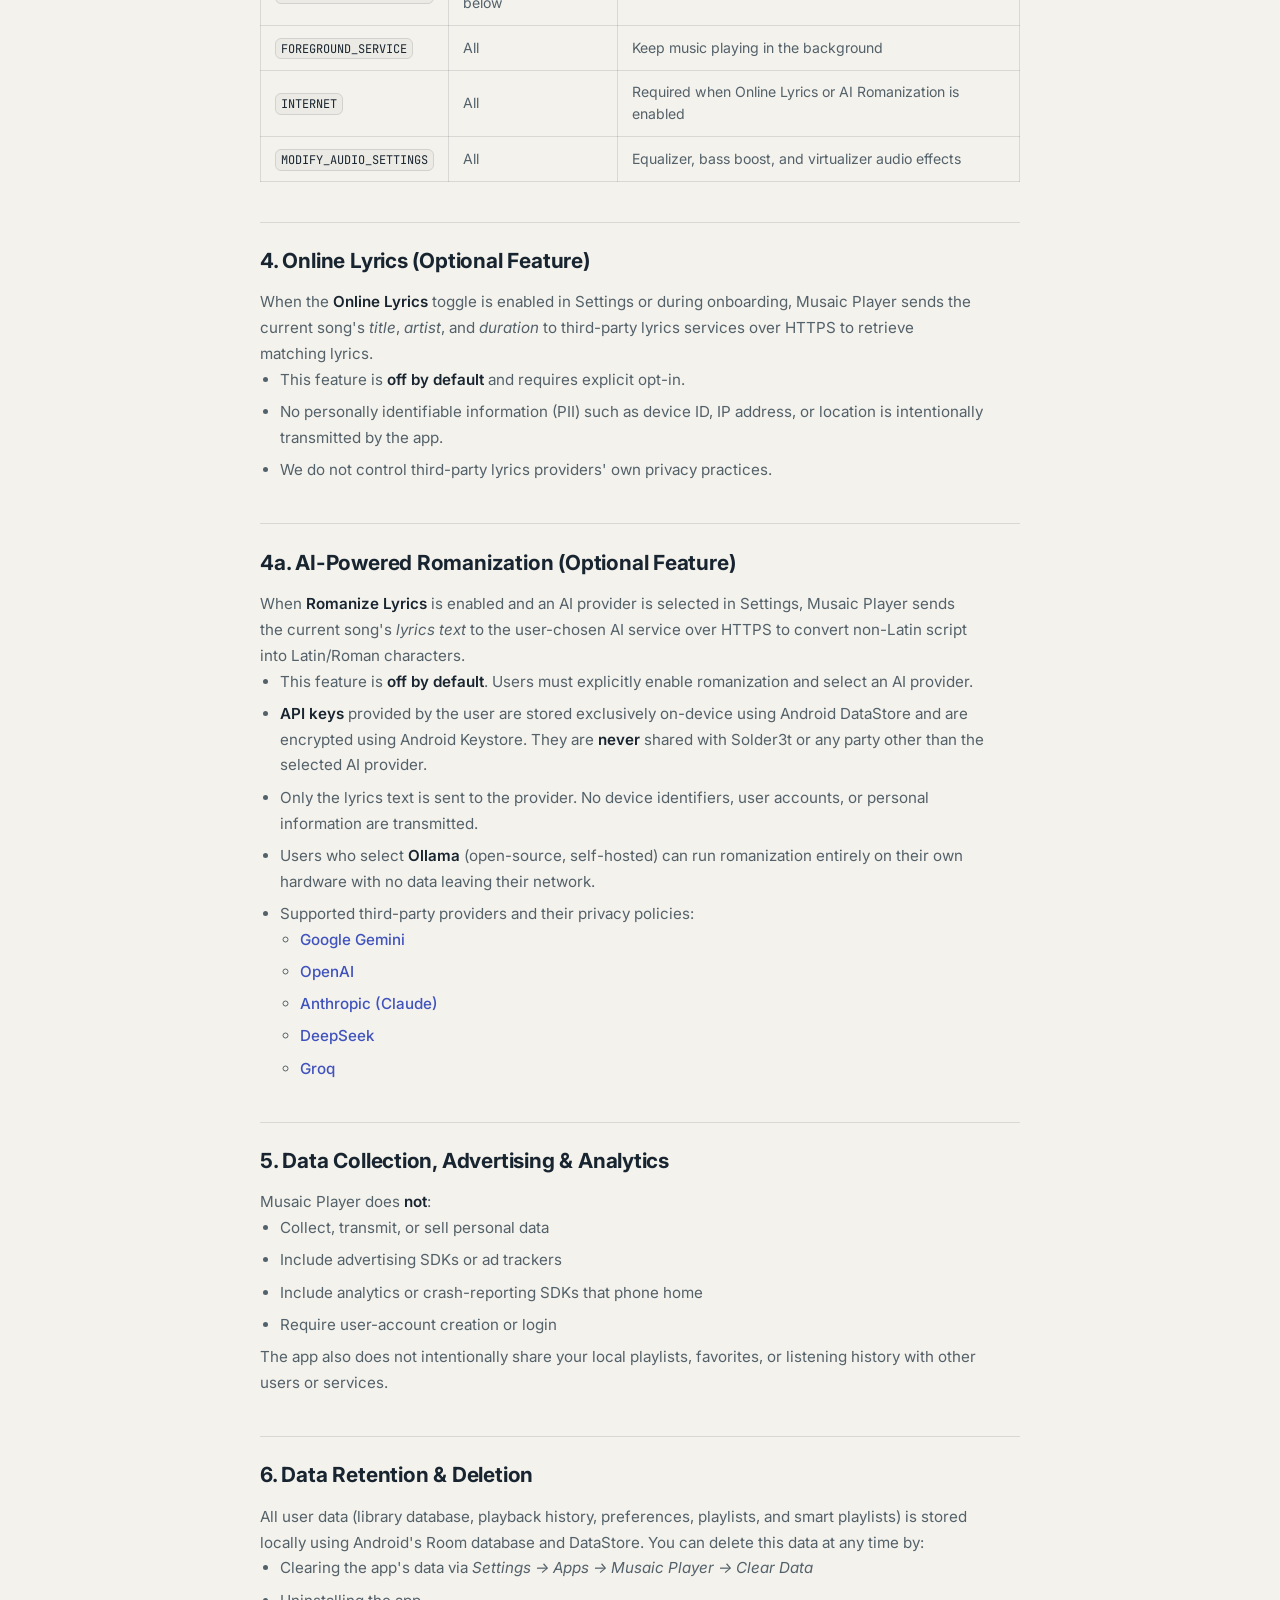
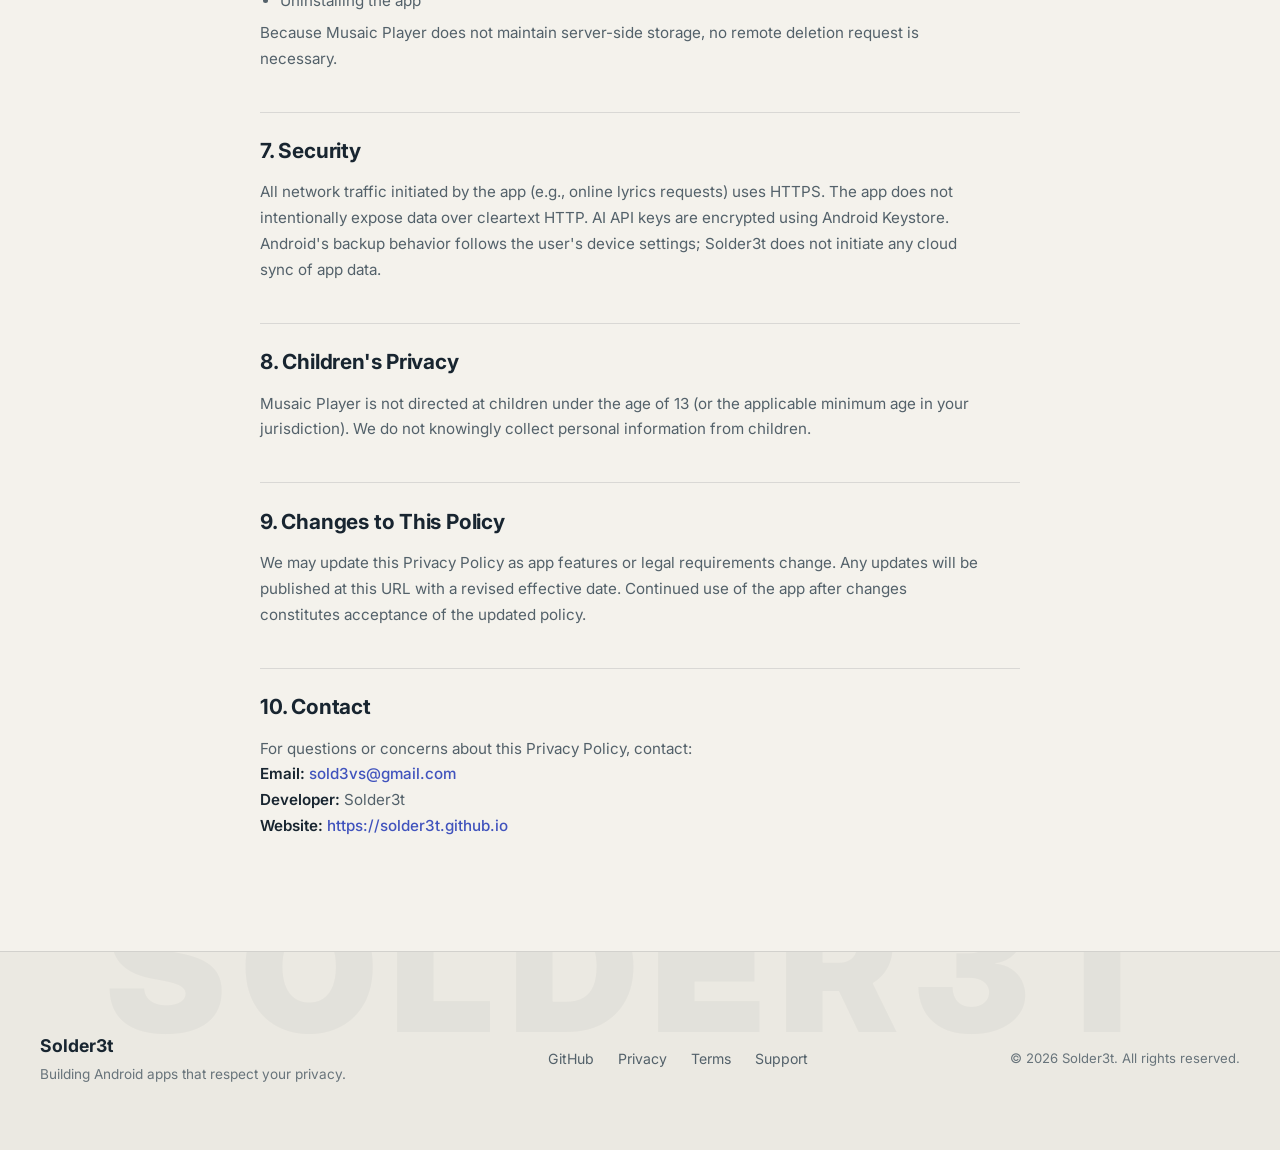
==== commit ee6b89e5: "Give portfolio an editorial light redesign" ====
--- a/pages/privacy.html
+++ b/pages/privacy.html
@@ -4,12 +4,12 @@
   <meta charset="UTF-8">
   <meta name="viewport" content="width=device-width, initial-scale=1.0">
   <meta name="description" content="Privacy Policy for Musaic Player — a local-first Android music player by Solder3t.">
-  <meta name="theme-color" content="#0a0a0f">
+  <meta name="theme-color" content="#f4f2ec">
   <title>Privacy Policy — Musaic Player | Solder3t</title>
   <link rel="preconnect" href="https://fonts.googleapis.com">
   <link rel="preconnect" href="https://fonts.gstatic.com" crossorigin>
   <link href="https://fonts.googleapis.com/css2?family=Inter:wght@400;500;600;700;800&family=JetBrains+Mono:wght@400;500&display=swap" rel="stylesheet">
-  <link rel="stylesheet" href="../style.css">
+  <link rel="stylesheet" href="../style.css?v=3.0.0">
   <link rel="icon" type="image/svg+xml" href="../favicon.svg">
   <style>
     .page-content {
@@ -131,17 +131,16 @@
     <div class="header-inner">
       <a class="logo" href="../index.html" aria-label="Solder3t Home">
         <span class="logo-mark">
-          <svg width="28" height="28" viewBox="0 0 28 28" fill="none"><rect width="28" height="28" rx="8" fill="url(#logoGrad)"/><path d="M 20 9 H 14 L 9 14 H 19 L 14 19 H 8" stroke="white" stroke-width="2" stroke-linecap="round" stroke-linejoin="round"/><circle cx="20" cy="9" r="2" fill="white"/><circle cx="14" cy="14" r="1.5" fill="white"/><circle cx="8" cy="19" r="2" fill="white"/><defs><linearGradient id="logoGrad" x1="0" y1="0" x2="28" y2="28"><stop stop-color="#6366f1"/><stop offset="1" stop-color="#8b5cf6"/></linearGradient></defs></svg>
+          <svg width="28" height="28" viewBox="0 0 28 28" fill="none"><rect width="28" height="28" rx="8" fill="url(#logoGrad)"/><path d="M 20 9 H 14 L 9 14 H 19 L 14 19 H 8" stroke="white" stroke-width="2" stroke-linecap="round" stroke-linejoin="round"/><circle cx="20" cy="9" r="2" fill="white"/><circle cx="14" cy="14" r="1.5" fill="white"/><circle cx="8" cy="19" r="2" fill="white"/><defs><linearGradient id="logoGrad" x1="0" y1="0" x2="28" y2="28"><stop stop-color="#455bd4"/><stop offset="1" stop-color="#16756f"/></linearGradient></defs></svg>
         </span>
         <span class="logo-text">Solder3t</span>
       </a>
       <nav class="nav" aria-label="Primary">
-        <a href="../index.html#work" class="nav-link">Work</a>
+        <a href="../index.html#work" class="nav-link">Apps</a>
         <a href="../index.html#tools" class="nav-link">Tools</a>
+        <a href="../index.html#projects" class="nav-link">Open source</a>
         <a href="../index.html#about" class="nav-link">About</a>
         <a href="support.html" class="nav-link">Support</a>
-        <a href="privacy.html" class="nav-link">Privacy</a>
-        <a href="terms.html" class="nav-link">Terms</a>
       </nav>
       <button class="nav-toggle" aria-label="Toggle menu" aria-expanded="false">
         <span class="nav-toggle-line"></span>
@@ -153,12 +152,11 @@
 
   <!-- Mobile menu -->
   <div class="mobile-menu" id="mobileMenu">
-    <a href="../index.html#work" class="mobile-menu-link">Work</a>
+    <a href="../index.html#work" class="mobile-menu-link">Apps</a>
     <a href="../index.html#tools" class="mobile-menu-link">Tools</a>
+    <a href="../index.html#projects" class="mobile-menu-link">Open source</a>
     <a href="../index.html#about" class="mobile-menu-link">About</a>
     <a href="support.html" class="mobile-menu-link">Support</a>
-    <a href="privacy.html" class="mobile-menu-link">Privacy</a>
-    <a href="terms.html" class="mobile-menu-link">Terms</a>
   </div>
 
   <main class="page-content">
--- a/style.css
+++ b/style.css
@@ -3,25 +3,25 @@
    ═══════════════════════════════════════ */
 
 :root {
-  --bg: #0a0a0f;
-  --bg-elevated: #111118;
-  --bg-card: rgba(255, 255, 255, 0.03);
-  --bg-card-hover: rgba(255, 255, 255, 0.06);
-  --bg-section-alt: #0d0d14;
-  --border: rgba(255, 255, 255, 0.08);
-  --border-hover: rgba(255, 255, 255, 0.15);
-  --text: #f0f0f5;
-  --text-muted: #8a8a9a;
-  --text-dim: #5a5a6a;
-  --accent: #6366f1;
-  --accent-light: #818cf8;
-  --accent-glow: rgba(99, 102, 241, 0.3);
-  --accent-teal: #06b6d4;
-  --accent-teal-glow: rgba(6, 182, 212, 0.25);
-  --gold: #f59e0b;
-  --gradient-1: #6366f1;
-  --gradient-2: #8b5cf6;
-  --gradient-3: #a78bfa;
+  --bg: #f4f2ec;
+  --bg-elevated: #fffefa;
+  --bg-card: rgba(24, 37, 48, 0.035);
+  --bg-card-hover: rgba(24, 37, 48, 0.065);
+  --bg-section-alt: #ebe9e2;
+  --border: rgba(24, 37, 48, 0.12);
+  --border-hover: rgba(24, 37, 48, 0.24);
+  --text: #182530;
+  --text-muted: #53616a;
+  --text-dim: #68747b;
+  --accent: #455bd4;
+  --accent-light: #4053bd;
+  --accent-glow: rgba(69, 91, 212, 0.18);
+  --accent-teal: #16756f;
+  --accent-teal-glow: rgba(22, 117, 111, 0.15);
+  --gold: #9b6508;
+  --gradient-1: #455bd4;
+  --gradient-2: #5364bd;
+  --gradient-3: #567c85;
   --radius-sm: 8px;
   --radius-md: 14px;
   --radius-lg: 20px;
@@ -43,6 +43,63 @@
   color: white;
 }
 
+/* A consistent reading layout for policy and support pages. */
+.page-content {
+  width: min(100% - 2.5rem, 760px);
+}
+
+.page-title {
+  line-height: 1.08;
+  text-wrap: balance;
+  background: linear-gradient(110deg, #182530 18%, #455bd4 72%, #16756f);
+  color: transparent;
+  -webkit-background-clip: text;
+  background-clip: text;
+}
+
+.page-body h2 {
+  scroll-margin-top: 6rem;
+  padding-top: 1.35rem;
+  border-top: 1px solid var(--border);
+}
+
+.page-body p,
+.page-body li {
+  max-width: 72ch;
+}
+
+.page-body a {
+  text-decoration: underline;
+  text-decoration-color: rgba(129, 140, 248, 0.35);
+  text-underline-offset: 3px;
+}
+
+.page-body a:hover {
+  text-decoration-color: currentColor;
+}
+
+.page-back {
+  min-height: 40px;
+  padding: 0.4rem 0.75rem;
+  margin-left: -0.75rem;
+  border: 1px solid transparent;
+  border-radius: 999px;
+}
+
+.page-back:hover {
+  border-color: var(--border);
+  background: var(--bg-card);
+}
+
+@media (prefers-reduced-motion: reduce) {
+  *, *::before, *::after {
+    scroll-behavior: auto !important;
+    animation-duration: 0.01ms !important;
+    animation-iteration-count: 1 !important;
+    transition-duration: 0.01ms !important;
+  }
+}
+
 html {
   scroll-behavior: smooth;
   -webkit-font-smoothing: antialiased;
@@ -68,92 +125,8 @@
   inset: 0;
   z-index: -2;
   overflow: hidden;
-}
-
-.mesh-orb {
-  position: absolute;
-  border-radius: 50%;
-  filter: blur(120px);
-  opacity: 0.4;
-  animation: orbFloat 20s ease-in-out infinite;
-}
-
-.mesh-orb--1 {
-  width: 600px;
-  height: 600px;
-  background: radial-gradient(circle, var(--gradient-1), transparent 70%);
-  top: -200px;
-  left: -100px;
-  animation-delay: 0s;
-}
-
-.mesh-orb--2 {
-  width: 500px;
-  height: 500px;
-  background: radial-gradient(circle, var(--gradient-2), transparent 70%);
-  top: 30%;
-  right: -150px;
-  animation-delay: -5s;
-  animation-duration: 25s;
-}
-
-.mesh-orb--3 {
-  width: 400px;
-  height: 400px;
-  background: radial-gradient(circle, var(--gradient-3), transparent 70%);
-  bottom: -100px;
-  left: 30%;
-  animation-delay: -10s;
-  animation-duration: 22s;
-}
-
-.mesh-orb--4 {
-  width: 350px;
-  height: 350px;
-  background: radial-gradient(circle, #06b6d4, transparent 70%);
-  top: 60%;
-  left: -100px;
-  animation-delay: -15s;
-  animation-duration: 28s;
-  opacity: 0.2;
-}
-
-@keyframes orbFloat {
-  0%, 100% { transform: translate(0, 0) scale(1); }
-  25% { transform: translate(80px, -60px) scale(1.1); }
-  50% { transform: translate(-40px, 80px) scale(0.9); }
-  75% { transform: translate(60px, 40px) scale(1.05); }
-}
-
-/* ── Grain Overlay ── */
-.grain {
-  position: fixed;
-  inset: 0;
-  z-index: -1;
-  opacity: 0.03;
-  pointer-events: none;
-  background-image: url("data:image/svg+xml,%3Csvg viewBox='0 0 256 256' xmlns='http://www.w3.org/2000/svg'%3E%3Cfilter id='noise'%3E%3CfeTurbulence type='fractalNoise' baseFrequency='0.9' numOctaves='4' stitchTiles='stitch'/%3E%3C/filter%3E%3Crect width='100%25' height='100%25' filter='url(%23noise)'/%3E%3C/svg%3E");
-  background-repeat: repeat;
-  background-size: 256px 256px;
-}
-
-/* ── Cursor Glow ── */
-.cursor-glow {
-  position: fixed;
-  width: 600px;
-  height: 600px;
-  border-radius: 50%;
-  background: radial-gradient(circle, var(--accent-glow), transparent 70%);
-  pointer-events: none;
-  z-index: -1;
-  opacity: 0;
-  transform: translate(-50%, -50%);
-  transition: opacity 0.4s ease;
-  mix-blend-mode: screen;
-}
-
-.cursor-glow.active {
-  opacity: 1;
+  background: radial-gradient(ellipse at 15% 5%, rgba(69, 91, 212, 0.07), transparent 42%),
+    radial-gradient(ellipse at 90% 36%, rgba(22, 117, 111, 0.045), transparent 38%), var(--bg);
 }
 
 /* ── Header ── */
@@ -165,7 +138,7 @@
   z-index: 100;
   backdrop-filter: blur(20px) saturate(180%);
   -webkit-backdrop-filter: blur(20px) saturate(180%);
-  background: rgba(10, 10, 15, 0.7);
+  background: rgba(244, 242, 236, 0.9);
   border-bottom: 1px solid var(--border);
   transition: transform 0.4s var(--ease-out-expo), background 0.3s ease;
 }
@@ -283,7 +256,7 @@
   left: 0;
   right: 0;
   bottom: 0;
-  background: rgba(10, 10, 15, 0.95);
+  background: rgba(244, 242, 236, 0.98);
   backdrop-filter: blur(20px);
   z-index: 99;
   flex-direction: column;
@@ -1178,6 +1151,10 @@
 }
 
 /* ── About Section ── */
+.section--about {
+  padding-bottom: 2rem;
+}
+
 .about-intro {
   max-width: 820px;
   margin-bottom: 2.75rem;
@@ -1301,12 +1278,30 @@
 
 /* ── Support & Compliance Section ── */
 .section--support {
-  background: var(--bg-section-alt);
-  margin: 0 -2rem;
-  padding-left: 2rem;
-  padding-right: 2rem;
-  border-top: 1px solid var(--border);
-  border-bottom: 1px solid var(--border);
+  background: linear-gradient(180deg, rgba(17, 17, 24, 0.75) 0%, rgba(10, 10, 15, 0.9) 100%);
+  border: 1px solid var(--border);
+  border-radius: 32px;
+  padding: 3.5rem 3rem 4rem;
+  margin: 2rem 0 4rem;
+  box-shadow: 0 30px 90px rgba(0, 0, 0, 0.5), inset 0 1px 0 rgba(255, 255, 255, 0.08);
+  backdrop-filter: blur(24px);
+  position: relative;
+  overflow: hidden;
+}
+
+.section--support::before {
+  content: '';
+  position: absolute;
+  top: 0;
+  left: 15%;
+  right: 15%;
+  height: 1px;
+  background: linear-gradient(90deg, transparent, var(--accent), var(--accent-teal), transparent);
+  opacity: 0.6;
+}
+
+.section--support .section-header {
+  margin-bottom: 2.25rem;
 }
 
 .support-cards {
@@ -1469,8 +1464,8 @@
 /* ── Footer ── */
 .footer {
   border-top: 1px solid var(--border);
-  padding: 3rem 2rem;
-  margin-top: 4rem;
+  padding: 5rem 2rem 4rem;
+  margin-top: 2rem;
   position: relative;
   overflow: hidden;
 }
@@ -1484,22 +1479,24 @@
   flex-wrap: wrap;
   gap: 1.5rem;
   position: relative;
+  z-index: 1;
 }
 
 /* Big background wordmark */
 .footer-wordmark {
   position: absolute;
-  font-size: clamp(60px, 10vw, 120px);
+  font-size: clamp(80px, 16vw, 180px);
   font-weight: 900;
   color: white;
-  opacity: 0.025;
+  opacity: 0.015;
   pointer-events: none;
   white-space: nowrap;
   left: 50%;
-  top: 50%;
-  transform: translate(-50%, -50%);
-  letter-spacing: -0.03em;
+  bottom: -25px;
+  transform: translateX(-50%);
+  letter-spacing: 0.08em;
   user-select: none;
+  z-index: 0;
 }
 
 .footer-logo {
@@ -1857,9 +1854,9 @@
   }
 
   .section--support {
-    margin: 0 -1.25rem;
-    padding-left: 1.25rem;
-    padding-right: 1.25rem;
+    padding: 2.25rem 1.5rem 2.5rem;
+    border-radius: 24px;
+    margin: 1.5rem 0 3rem;
   }
 
   .app-grid {
@@ -1910,3 +1907,104 @@
     align-items: flex-start;
   }
 }
+
+/* Editorial light portfolio theme */
+::selection { background: #dce3ff; color: #182530; }
+
+.header {
+  box-shadow: 0 1px 0 rgba(24, 37, 48, 0.04);
+  backdrop-filter: blur(14px) saturate(140%);
+  -webkit-backdrop-filter: blur(14px) saturate(140%);
+}
+
+.nav-link { font-size: 0.86rem; }
+.nav-link::after { background: var(--accent); }
+.hero { padding-top: 156px; padding-bottom: 96px; }
+.hero-title { font-size: clamp(2.8rem, 5.3vw, 4.7rem); max-width: 12ch; }
+.hero-title-line--accent { background-image: linear-gradient(115deg, #455bd4, #16756f); }
+.hero-subtitle { font-size: 1.12rem; }
+.hero-stats { max-width: 510px; }
+.section { padding-top: 96px; padding-bottom: 96px; }
+.section-tag { color: var(--accent-light); }
+
+.app-card,
+.project-card,
+.tool-card,
+.value-card,
+.support-card {
+  background: rgba(255, 254, 250, 0.88);
+  box-shadow: 0 12px 34px rgba(24, 37, 48, 0.045);
+}
+
+.app-card:hover,
+.project-card:hover,
+.tool-card:hover,
+.value-card:hover,
+.support-card:hover {
+  box-shadow: 0 18px 42px rgba(24, 37, 48, 0.09);
+}
+
+.app-card::before { opacity: 0; }
+.app-card[data-card-index="0"],
+.app-card[data-card-index="1"] { border-top-width: 2px; }
+
+.section--tools { background: transparent; }
+.section--support {
+  background: #ebe9e2;
+  box-shadow: 0 18px 60px rgba(24, 37, 48, 0.055);
+  backdrop-filter: none;
+}
+
+.support-channel-link,
+.policy-link {
+  background: #f7f5ef;
+}
+
+.terminal-widget {
+  --text: #edf2f4;
+  --text-muted: #b7c2ca;
+  --text-dim: #87959e;
+  --border: rgba(255, 255, 255, 0.12);
+  background: #17232a;
+  border-color: rgba(24, 37, 48, 0.18);
+  border-radius: 22px;
+  box-shadow: 0 28px 64px rgba(24, 37, 48, 0.16);
+}
+
+.terminal-command-container { background: rgba(0, 0, 0, 0.22); }
+.terminal-tab.active { color: #aab7ff; }
+.terminal-body::after { opacity: 0.35; }
+.tool-command-box { background: #17232a; }
+.tool-command-box code { color: #b9d2ff; }
+
+.hero-pill--green,
+.support-badge-pill,
+.app-card-status--live { color: #176344; }
+.hero-pill--blue { color: #315c8a; }
+.hero-pill--yellow,
+.app-version-badge { color: #805407; }
+.hero-pill--purple,
+.policy-pill--purple { color: #6242a2; }
+.hero-pill--teal,
+.policy-pill--teal { color: #116b67; }
+.project-card-meta .project-language,
+.app-card-tag { color: #42525f; }
+
+.footer { background: #ebe9e2; }
+.footer-wordmark { color: #182530; opacity: 0.035; }
+
+@media (max-width: 768px) {
+  .hero { padding-top: 120px; padding-bottom: 64px; }
+  .hero-title { font-size: clamp(2.55rem, 10vw, 3.8rem); }
+  .section { padding-top: 68px; padding-bottom: 68px; }
+  .section--support { background: #ebe9e2; }
+}
+
+@media (prefers-reduced-motion: reduce) {
+  *, *::before, *::after {
+    scroll-behavior: auto !important;
+    animation-duration: 0.01ms !important;
+    animation-iteration-count: 1 !important;
+    transition-duration: 0.01ms !important;
+  }
+}
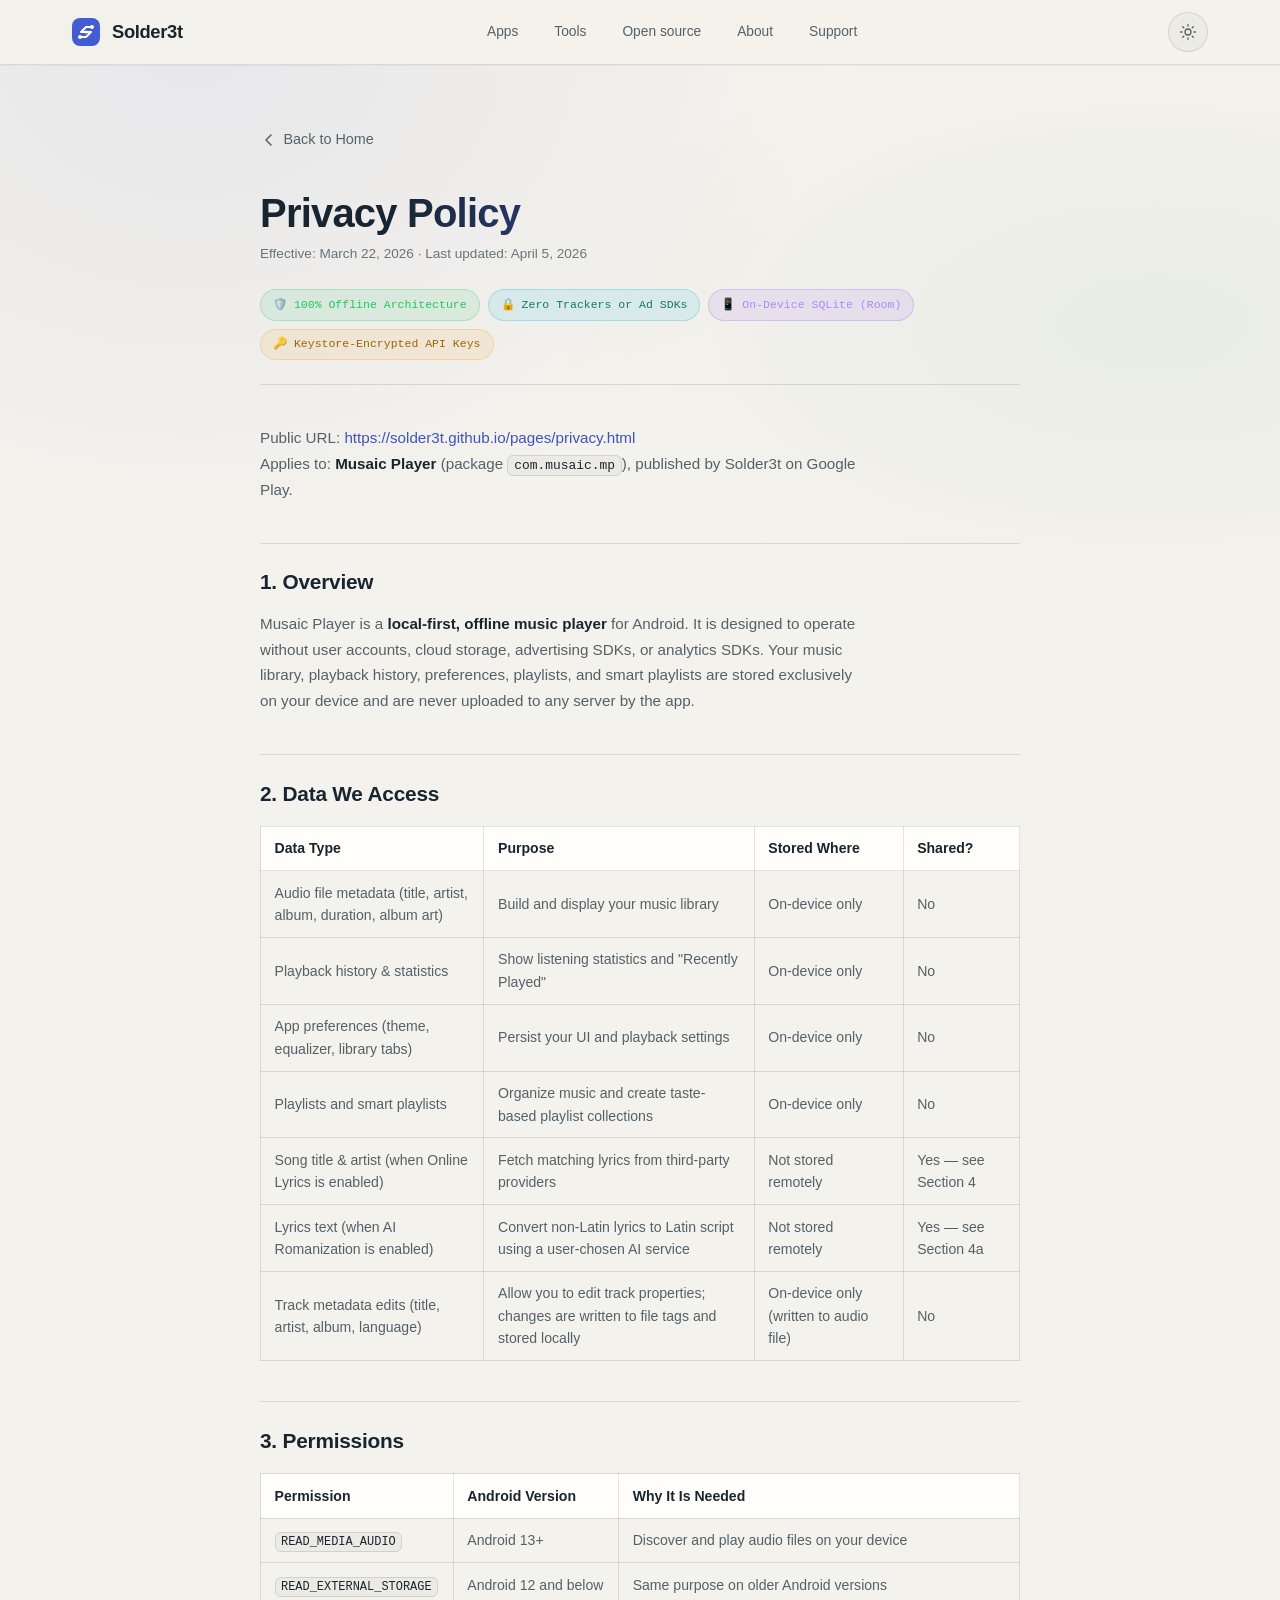
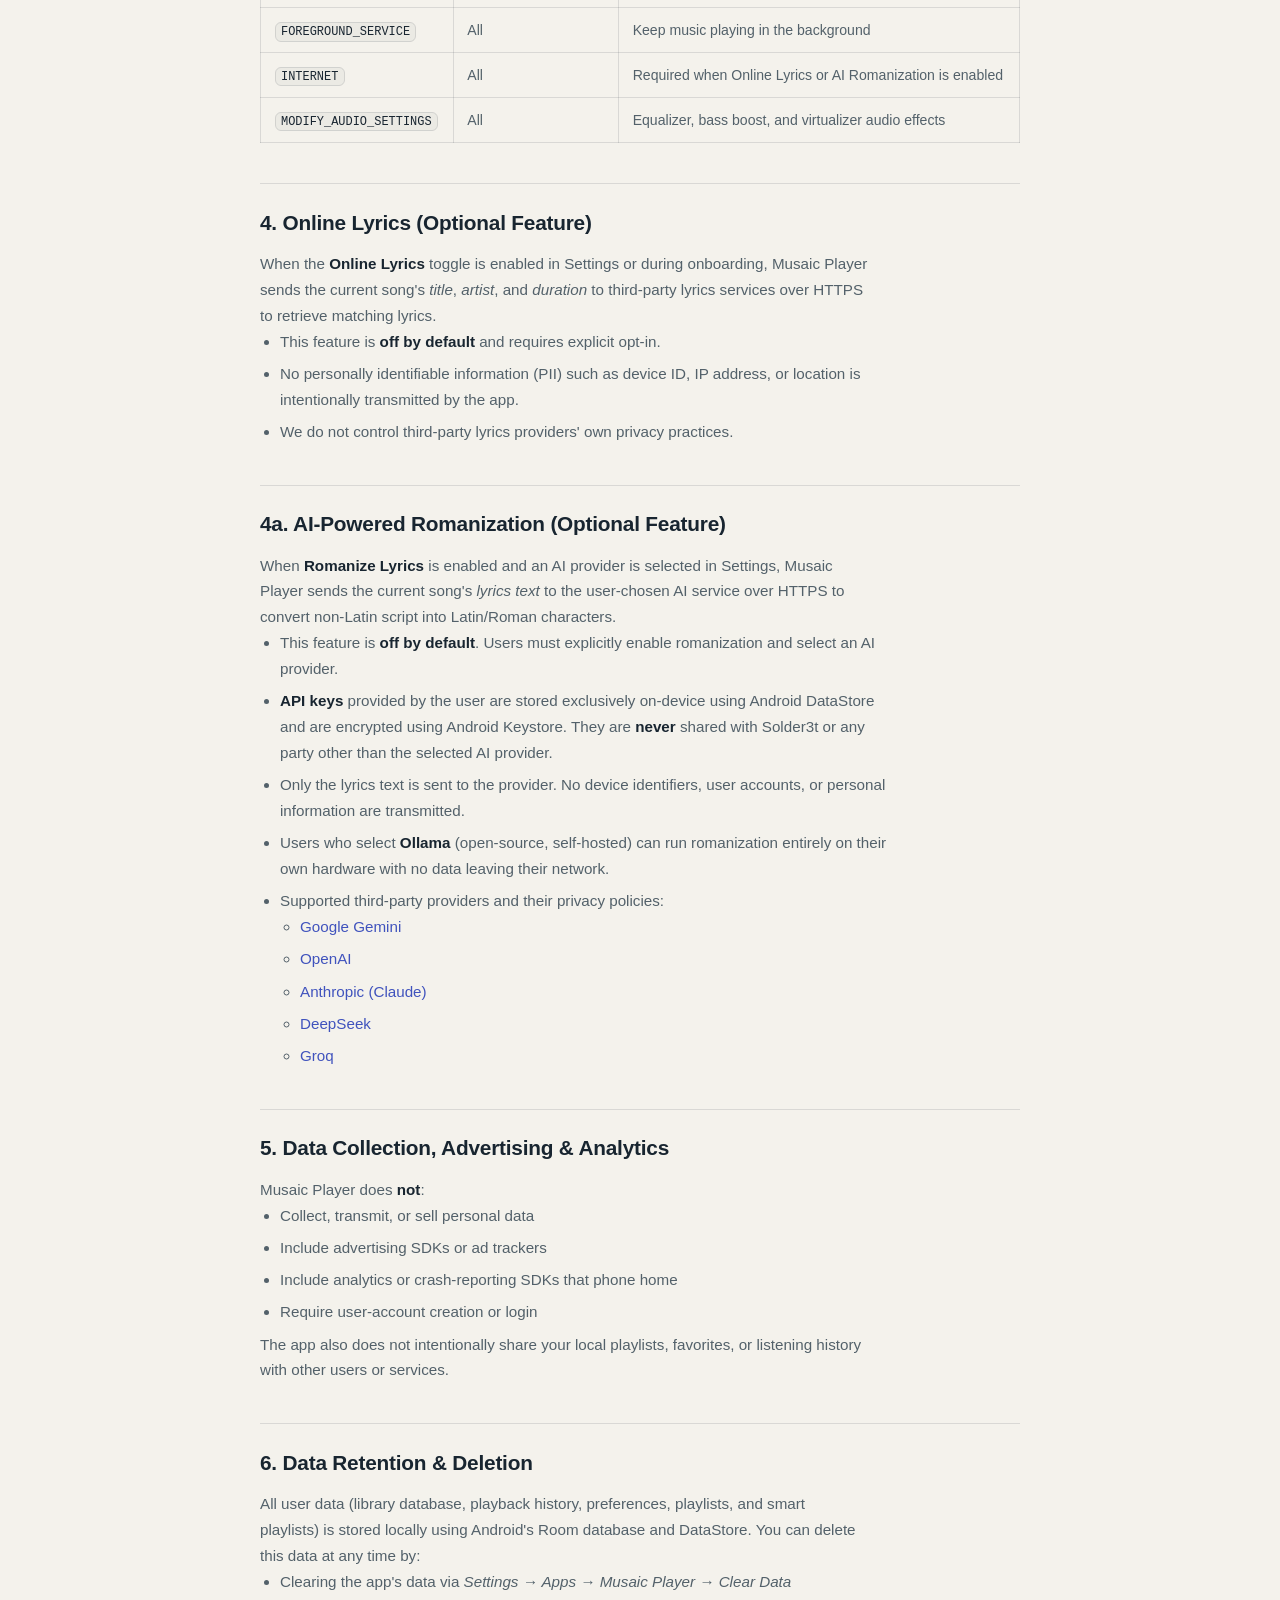
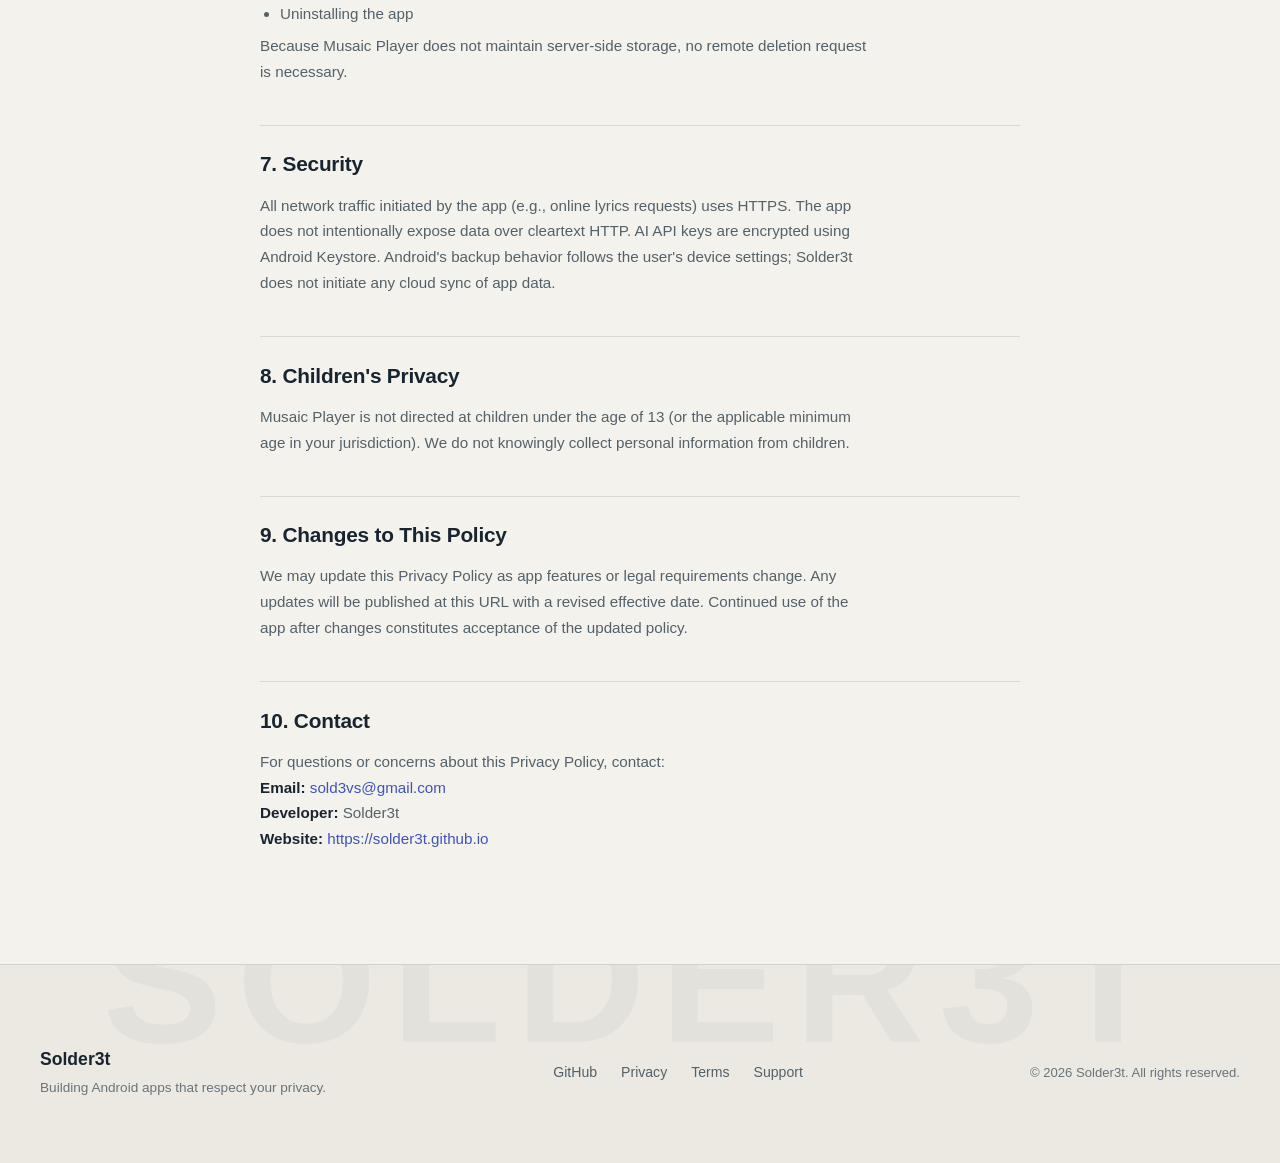
==== commit e7a92c75: "Add persistent light and dark themes to portfolio" ====
--- a/pages/privacy.html
+++ b/pages/privacy.html
@@ -6,10 +6,18 @@
   <meta name="description" content="Privacy Policy for Musaic Player — a local-first Android music player by Solder3t.">
   <meta name="theme-color" content="#f4f2ec">
   <title>Privacy Policy — Musaic Player | Solder3t</title>
-  <link rel="preconnect" href="https://fonts.googleapis.com">
-  <link rel="preconnect" href="https://fonts.gstatic.com" crossorigin>
-  <link href="https://fonts.googleapis.com/css2?family=Inter:wght@400;500;600;700;800&family=JetBrains+Mono:wght@400;500&display=swap" rel="stylesheet">
-  <link rel="stylesheet" href="../style.css?v=3.0.0">
+  <script>
+    (() => {
+      try {
+        const saved = localStorage.getItem('solder3t-theme');
+        const prefersDark = window.matchMedia('(prefers-color-scheme: dark)').matches;
+        document.documentElement.dataset.theme = saved || (prefersDark ? 'dark' : 'light');
+      } catch (_) {
+        document.documentElement.dataset.theme = 'light';
+      }
+    })();
+  </script>
+  <link rel="stylesheet" href="../style.css?v=4.0.0">
   <link rel="icon" type="image/svg+xml" href="../favicon.svg">
   <style>
     .page-content {
@@ -142,6 +150,10 @@
         <a href="../index.html#about" class="nav-link">About</a>
         <a href="support.html" class="nav-link">Support</a>
       </nav>
+      <button class="theme-toggle" type="button" data-theme-toggle aria-label="Enable dark mode" title="Enable dark mode" aria-pressed="false">
+        <svg class="theme-icon theme-icon--sun" viewBox="0 0 24 24" fill="none" aria-hidden="true"><circle cx="12" cy="12" r="4"/><path d="M12 2v2m0 16v2M4.93 4.93l1.42 1.42m11.3 11.3 1.42 1.42M2 12h2m16 0h2M4.93 19.07l1.42-1.42m11.3-11.3 1.42-1.42"/></svg>
+        <svg class="theme-icon theme-icon--moon" viewBox="0 0 24 24" fill="none" aria-hidden="true"><path d="M20.2 15.4A8.4 8.4 0 0 1 8.6 3.8 8.5 8.5 0 1 0 20.2 15.4Z"/></svg>
+      </button>
       <button class="nav-toggle" aria-label="Toggle menu" aria-expanded="false">
         <span class="nav-toggle-line"></span>
         <span class="nav-toggle-line"></span>
--- a/style.css
+++ b/style.css
@@ -3,6 +3,7 @@
    ═══════════════════════════════════════ */
 
 :root {
+  color-scheme: light;
   --bg: #f4f2ec;
   --bg-elevated: #fffefa;
   --bg-card: rgba(24, 37, 48, 0.035);
@@ -26,10 +27,33 @@
   --radius-md: 14px;
   --radius-lg: 20px;
   --radius-xl: 28px;
-  --font-sans: "Inter", -apple-system, BlinkMacSystemFont, sans-serif;
-  --font-mono: "JetBrains Mono", monospace;
+  --font-sans: Inter, -apple-system, BlinkMacSystemFont, "Segoe UI", sans-serif;
+  --font-mono: "SFMono-Regular", Consolas, "Liberation Mono", monospace;
   --ease-out-expo: cubic-bezier(0.16, 1, 0.3, 1);
   --ease-spring: cubic-bezier(0.34, 1.56, 0.64, 1);
+}
+
+:root[data-theme="dark"] {
+  color-scheme: dark;
+  --bg: #0d1117;
+  --bg-elevated: #151c24;
+  --bg-card: rgba(238, 242, 247, 0.045);
+  --bg-card-hover: rgba(238, 242, 247, 0.08);
+  --bg-section-alt: #111820;
+  --border: rgba(225, 234, 242, 0.11);
+  --border-hover: rgba(225, 234, 242, 0.22);
+  --text: #edf2f7;
+  --text-muted: #b5c0ca;
+  --text-dim: #92a0ad;
+  --accent: #778bff;
+  --accent-light: #a5b4ff;
+  --accent-glow: rgba(119, 139, 255, 0.2);
+  --accent-teal: #62c9bf;
+  --accent-teal-glow: rgba(98, 201, 191, 0.16);
+  --gold: #e8bd76;
+  --gradient-1: #7185fa;
+  --gradient-2: #826fd5;
+  --gradient-3: #62b5ad;
 }
 
 *, *::before, *::after {
@@ -1979,7 +2003,9 @@
 
 .hero-pill--green,
 .support-badge-pill,
-.app-card-status--live { color: #176344; }
+.app-card-status--live,
+.policy-pill--green { color: #176344; }
+.app-card-status--rc { color: #805407; }
 .hero-pill--blue { color: #315c8a; }
 .hero-pill--yellow,
 .app-version-badge { color: #805407; }
@@ -1993,11 +2019,92 @@
 .footer { background: #ebe9e2; }
 .footer-wordmark { color: #182530; opacity: 0.035; }
 
+.theme-toggle {
+  width: 40px;
+  height: 40px;
+  flex: 0 0 auto;
+  display: inline-grid;
+  place-items: center;
+  margin-left: 0.4rem;
+  border: 1px solid var(--border);
+  border-radius: 999px;
+  color: var(--text-muted);
+  background: var(--bg-card);
+  cursor: pointer;
+  transition: color 0.2s ease, background 0.2s ease, border-color 0.2s ease;
+}
+
+.theme-toggle:hover {
+  color: var(--accent-light);
+  background: var(--bg-card-hover);
+  border-color: var(--border-hover);
+}
+
+.theme-toggle:focus-visible {
+  outline: 2px solid var(--accent-light);
+  outline-offset: 3px;
+}
+
+.theme-icon {
+  width: 18px;
+  height: 18px;
+  stroke: currentColor;
+  stroke-width: 1.7;
+  stroke-linecap: round;
+  stroke-linejoin: round;
+}
+
+.theme-icon--moon { display: none; }
+
+:root[data-theme="dark"] ::selection { background: rgba(119, 139, 255, 0.35); color: #fff; }
+:root[data-theme="dark"] .header { background: rgba(13, 17, 23, 0.9); }
+:root[data-theme="dark"] .mobile-menu { background: rgba(13, 17, 23, 0.98); }
+:root[data-theme="dark"] .theme-icon--sun { display: none; }
+:root[data-theme="dark"] .theme-icon--moon { display: block; }
+:root[data-theme="dark"] .page-title { background-image: linear-gradient(110deg, #f4f6fb 18%, #a5b4ff 72%, #62c9bf); }
+:root[data-theme="dark"] .hero-title-line--accent { background-image: linear-gradient(115deg, #a5b4ff, #62c9bf); }
+
+:root[data-theme="dark"] .app-card,
+:root[data-theme="dark"] .project-card,
+:root[data-theme="dark"] .tool-card,
+:root[data-theme="dark"] .value-card,
+:root[data-theme="dark"] .support-card {
+  background: rgba(21, 28, 36, 0.94);
+  box-shadow: 0 12px 34px rgba(0, 0, 0, 0.14);
+}
+
+:root[data-theme="dark"] .app-card:hover,
+:root[data-theme="dark"] .project-card:hover,
+:root[data-theme="dark"] .tool-card:hover,
+:root[data-theme="dark"] .value-card:hover,
+:root[data-theme="dark"] .support-card:hover {
+  box-shadow: 0 18px 42px rgba(0, 0, 0, 0.24);
+}
+
+:root[data-theme="dark"] .section--support { background: #111820; }
+:root[data-theme="dark"] .support-channel-link,
+:root[data-theme="dark"] .policy-link { background: #151c24; }
+:root[data-theme="dark"] .footer { background: #0a0e13; }
+:root[data-theme="dark"] .footer-wordmark { color: #edf2f7; opacity: 0.035; }
+:root[data-theme="dark"] .hero-pill--green,
+:root[data-theme="dark"] .support-badge-pill,
+:root[data-theme="dark"] .app-card-status--live { color: #86efac; }
+:root[data-theme="dark"] .hero-pill--blue { color: #93c5fd; }
+:root[data-theme="dark"] .hero-pill--yellow,
+:root[data-theme="dark"] .app-version-badge { color: #fcd34d; }
+:root[data-theme="dark"] .hero-pill--purple,
+:root[data-theme="dark"] .policy-pill--purple { color: #c4b5fd; }
+:root[data-theme="dark"] .hero-pill--teal,
+:root[data-theme="dark"] .policy-pill--teal { color: #5eead4; }
+:root[data-theme="dark"] .project-card-meta .project-language,
+:root[data-theme="dark"] .app-card-tag { color: #cbd5e1; }
+:root[data-theme="dark"] .section--tools { background: transparent; }
+
 @media (max-width: 768px) {
   .hero { padding-top: 120px; padding-bottom: 64px; }
   .hero-title { font-size: clamp(2.55rem, 10vw, 3.8rem); }
   .section { padding-top: 68px; padding-bottom: 68px; }
-  .section--support { background: #ebe9e2; }
+  .section--support { background: var(--bg-section-alt); }
 }
 
 @media (prefers-reduced-motion: reduce) {
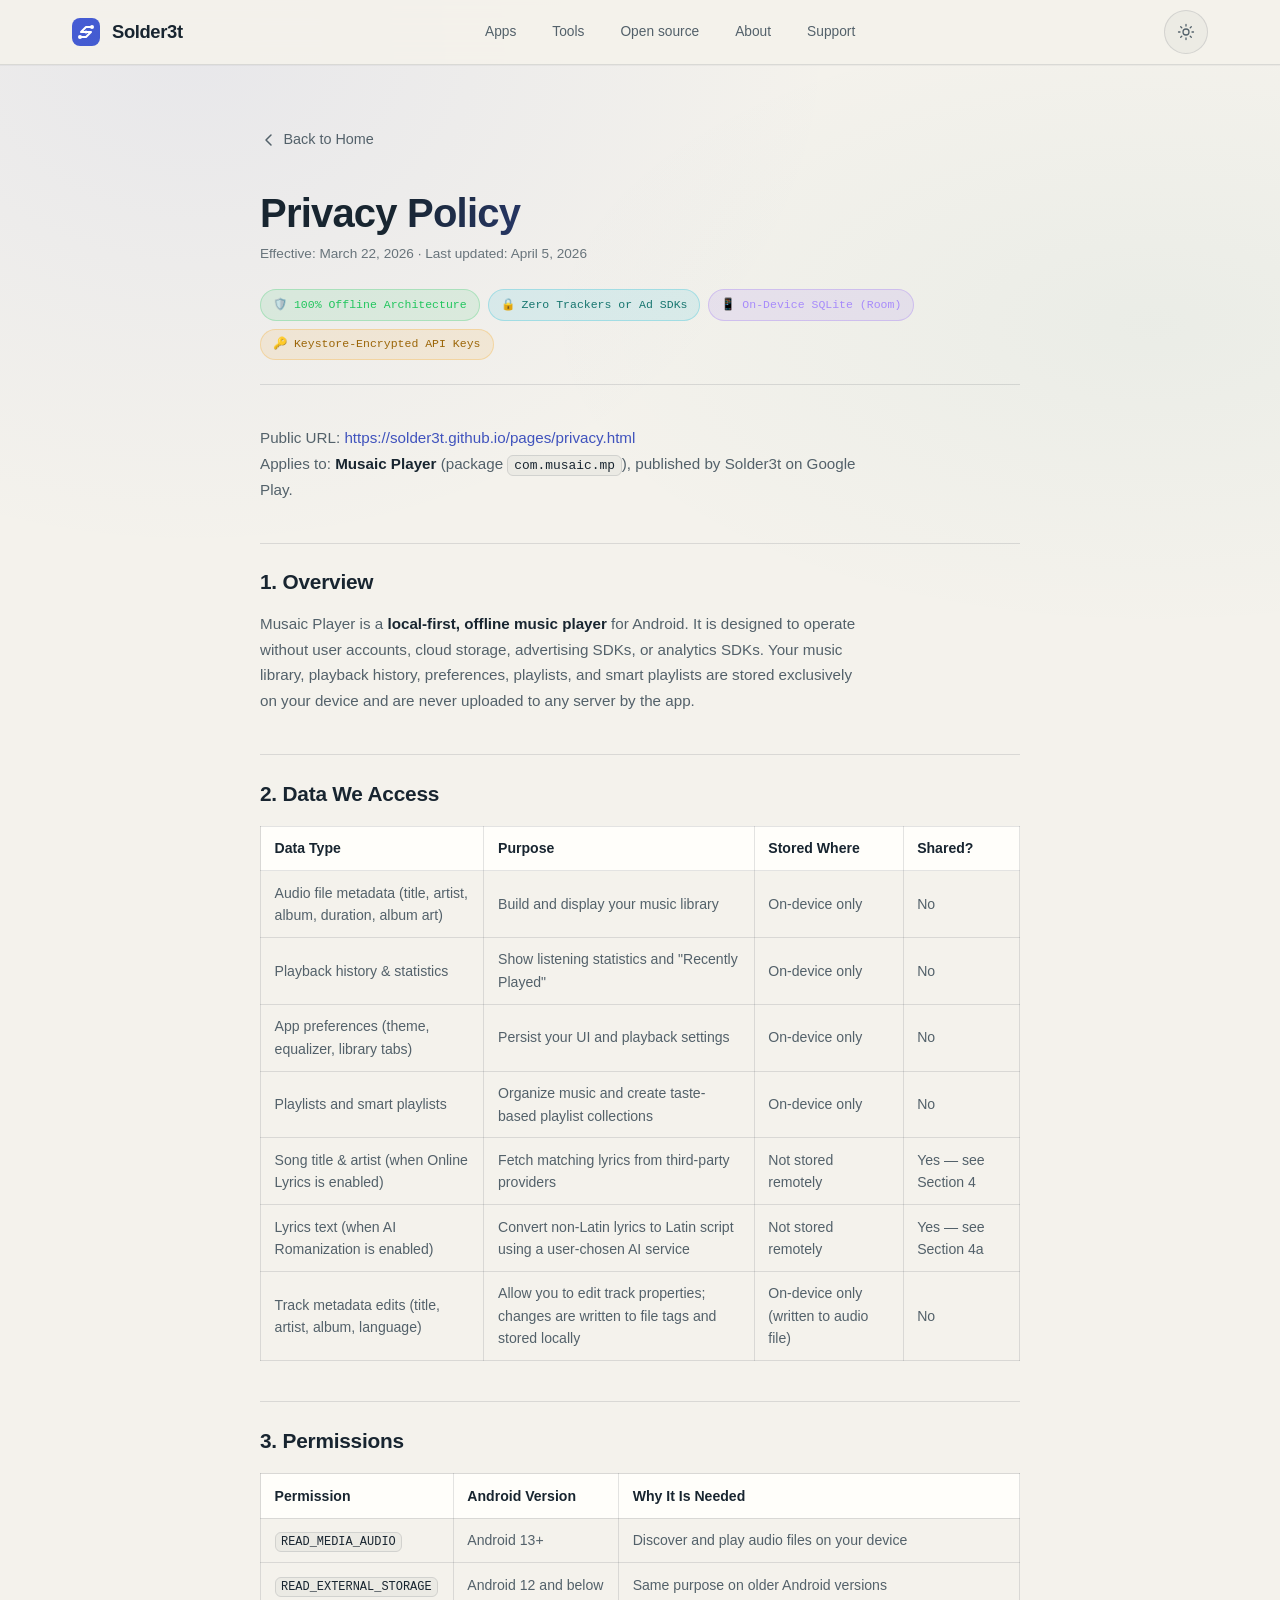
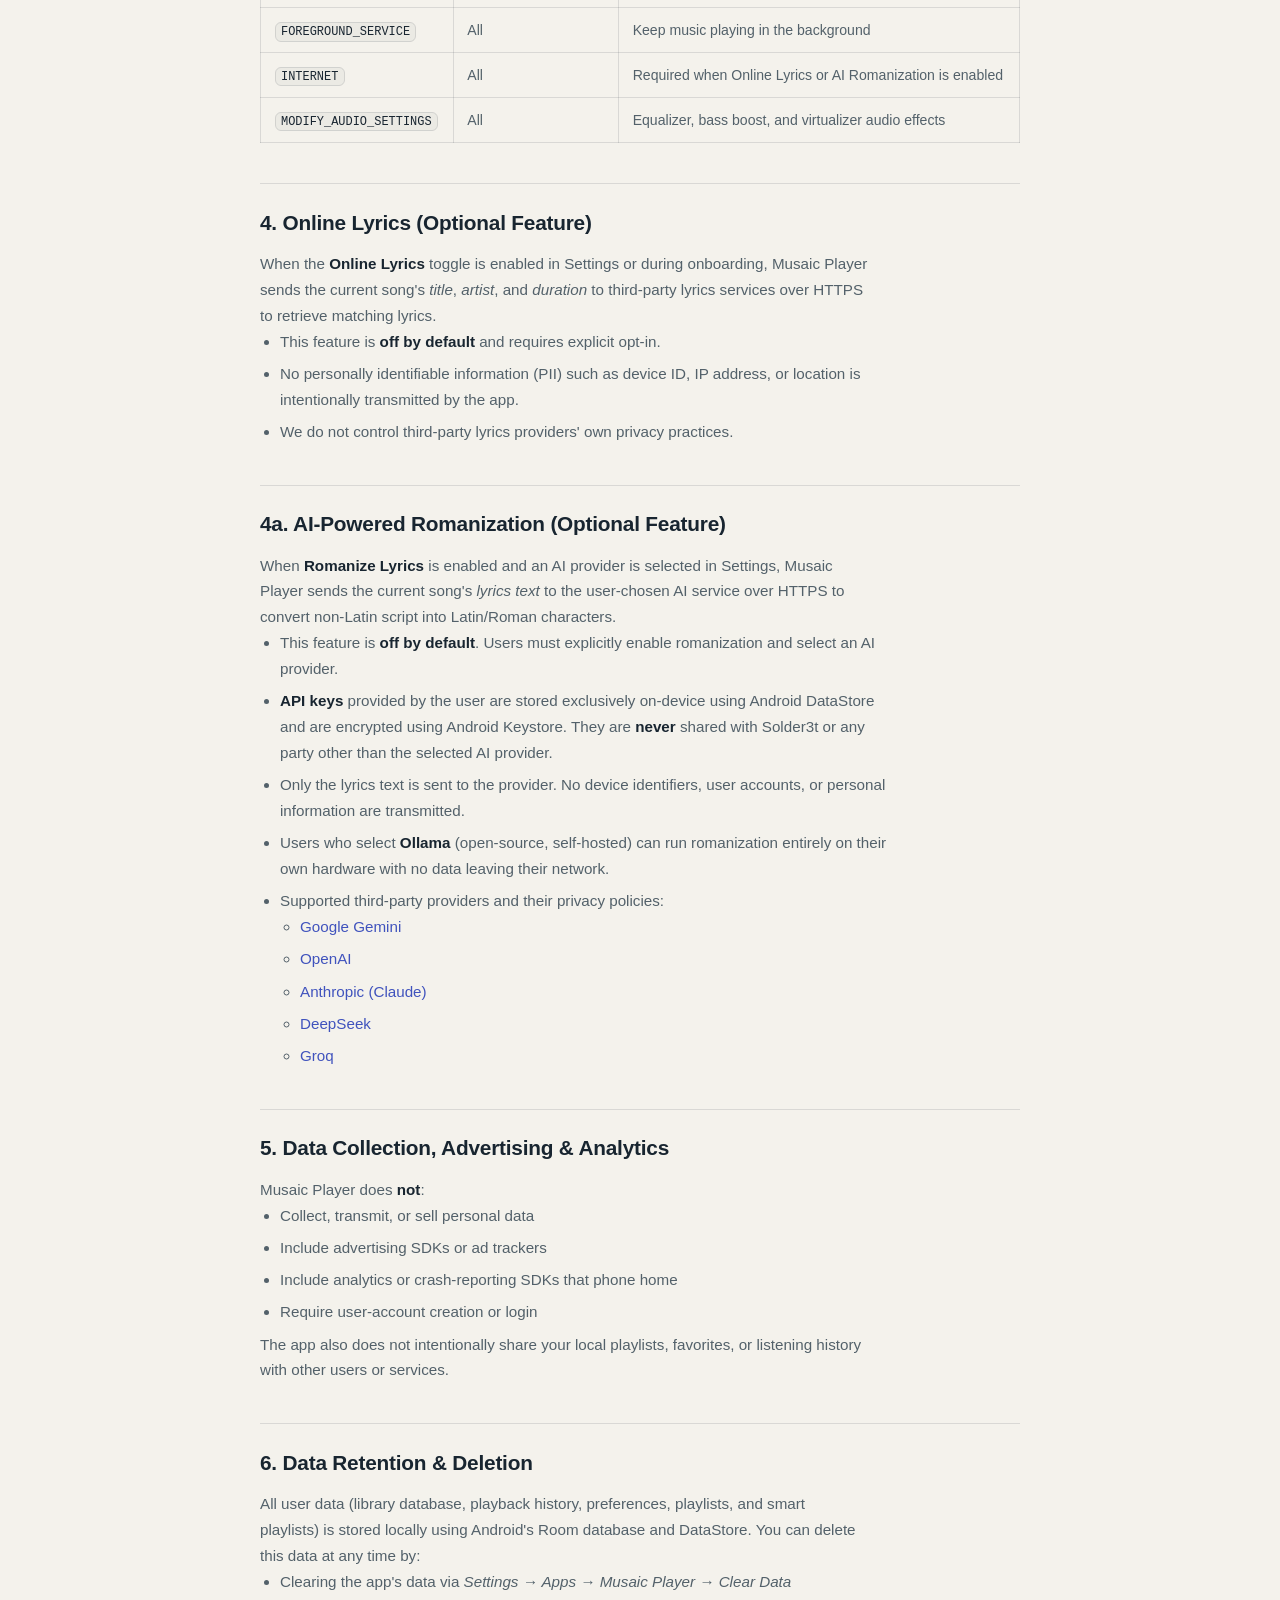
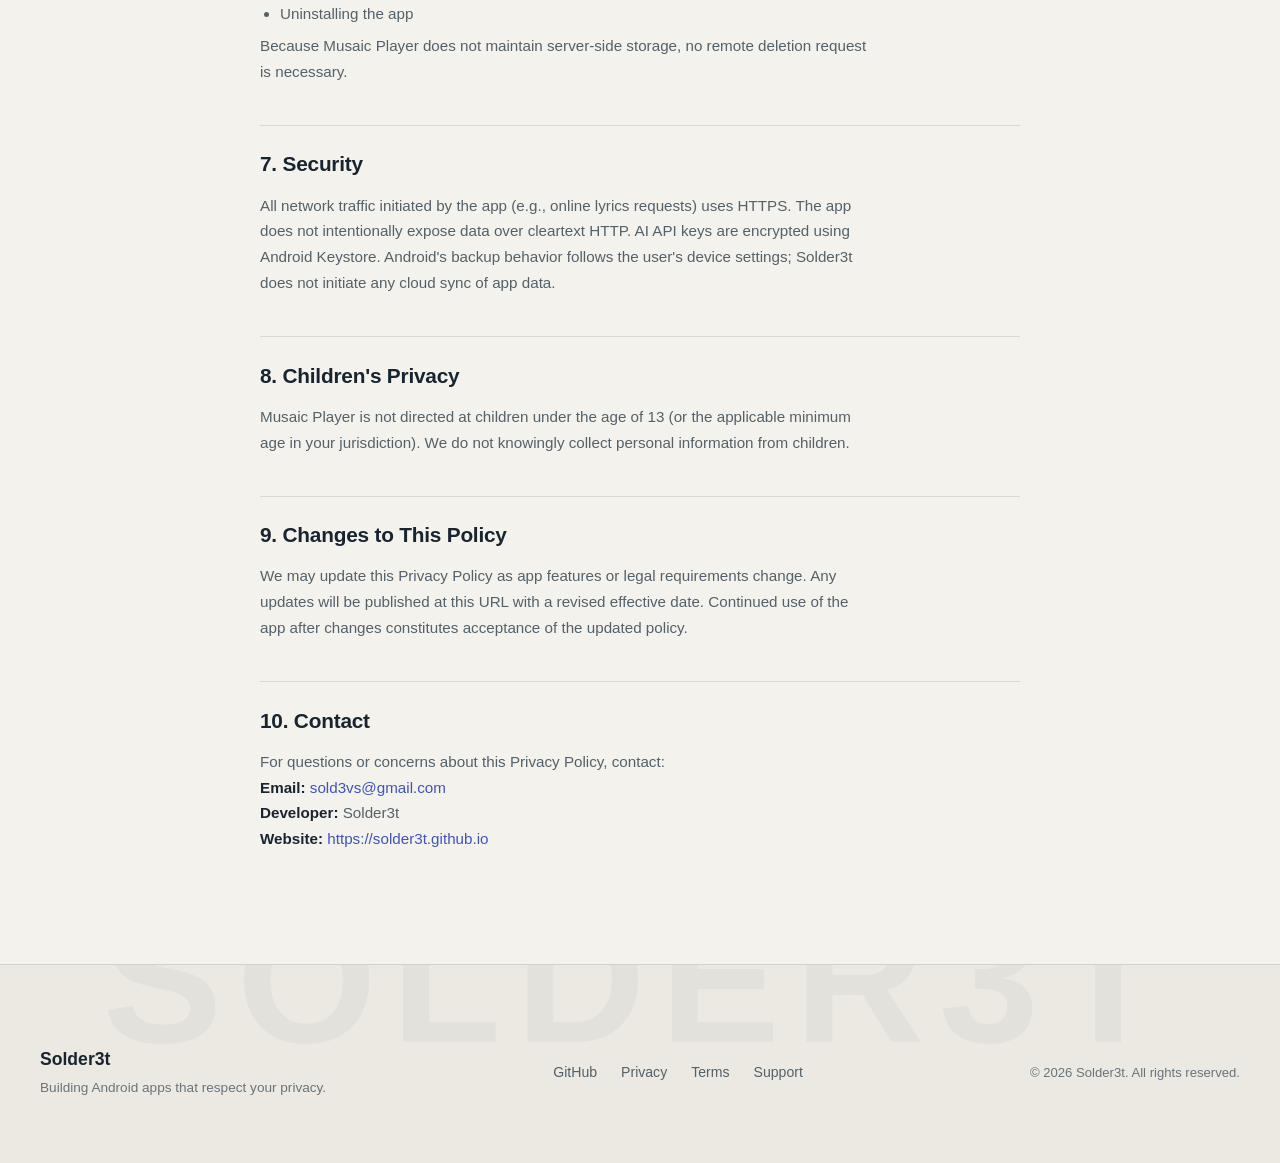
==== commit 92e3c585: "Add branded social preview metadata" ====
--- a/pages/privacy.html
+++ b/pages/privacy.html
@@ -5,6 +5,21 @@
   <meta name="viewport" content="width=device-width, initial-scale=1.0">
   <meta name="description" content="Privacy Policy for Musaic Player — a local-first Android music player by Solder3t.">
   <meta name="theme-color" content="#f4f2ec">
+  <link rel="canonical" href="https://solder3t.github.io/pages/privacy.html">
+  <meta property="og:type" content="website">
+  <meta property="og:url" content="https://solder3t.github.io/pages/privacy.html">
+  <meta property="og:site_name" content="Solder3t">
+  <meta property="og:title" content="Privacy Policy — Musaic Player | Solder3t">
+  <meta property="og:description" content="How Musaic Player handles local music data and optional online features.">
+  <meta property="og:image" content="https://solder3t.github.io/og-image.png">
+  <meta property="og:image:width" content="1200">
+  <meta property="og:image:height" content="630">
+  <meta property="og:image:alt" content="Solder3t — independent apps and tools for Android and Linux">
+  <meta name="twitter:card" content="summary_large_image">
+  <meta name="twitter:title" content="Privacy Policy — Musaic Player | Solder3t">
+  <meta name="twitter:description" content="How Musaic Player handles local music data and optional online features.">
+  <meta name="twitter:image" content="https://solder3t.github.io/og-image.png">
+  <meta name="twitter:image:alt" content="Solder3t — independent apps and tools for Android and Linux">
   <title>Privacy Policy — Musaic Player | Solder3t</title>
   <script>
     (() => {
@@ -297,6 +312,6 @@
       <p class="footer-copy">&copy; <span id="year"></span> Solder3t. All rights reserved.</p>
     </div>
   </footer>
-  <script src="../script.js"></script>
+  <script src="../script.js?v=3.0.0"></script>
 </body>
 </html>
--- a/style.css
+++ b/style.css
@@ -313,6 +313,10 @@
   color: var(--accent-light);
 }
 
+.theme-toggle--menu {
+  display: none;
+}
+
 /* ── Main Content ── */
 main {
   max-width: 1200px;
@@ -2020,8 +2024,9 @@
 .footer-wordmark { color: #182530; opacity: 0.035; }
 
 .theme-toggle {
-  width: 40px;
-  height: 40px;
+  width: 44px;
+  height: 44px;
+  min-width: 44px;
   flex: 0 0 auto;
   display: inline-grid;
   place-items: center;
@@ -2043,6 +2048,28 @@
 .theme-toggle:focus-visible {
   outline: 2px solid var(--accent-light);
   outline-offset: 3px;
+}
+
+@media (max-width: 768px) {
+  .header-inner { gap: 0.75rem; }
+  .theme-toggle {
+    margin-left: auto;
+    color: var(--text);
+  }
+  .theme-toggle--menu {
+    display: inline-flex;
+    width: fit-content;
+    min-width: 44px;
+    height: 48px;
+    margin: 1rem 0 0;
+    padding: 0 1rem;
+    justify-content: flex-start;
+    gap: 0.75rem;
+    border-radius: 14px;
+    color: var(--text);
+    font: inherit;
+    font-weight: 600;
+  }
 }
 
 .theme-icon {
